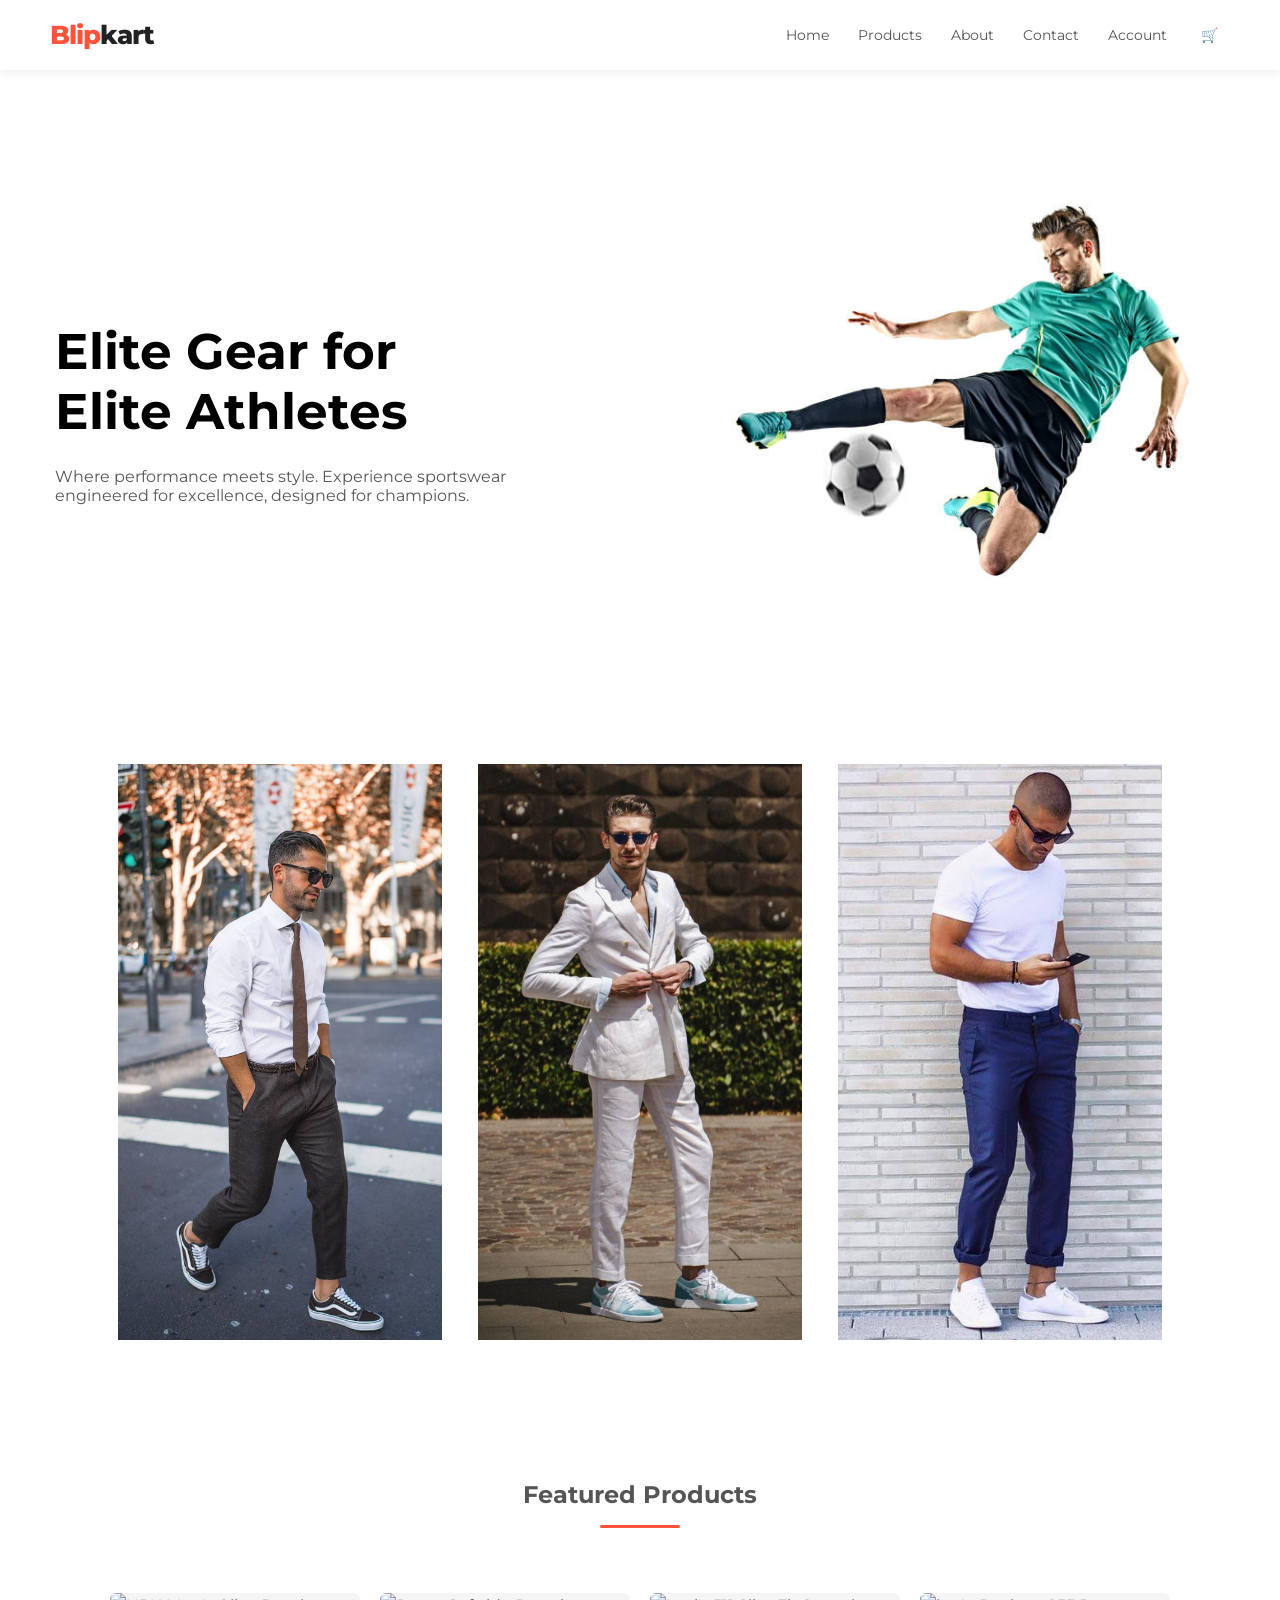
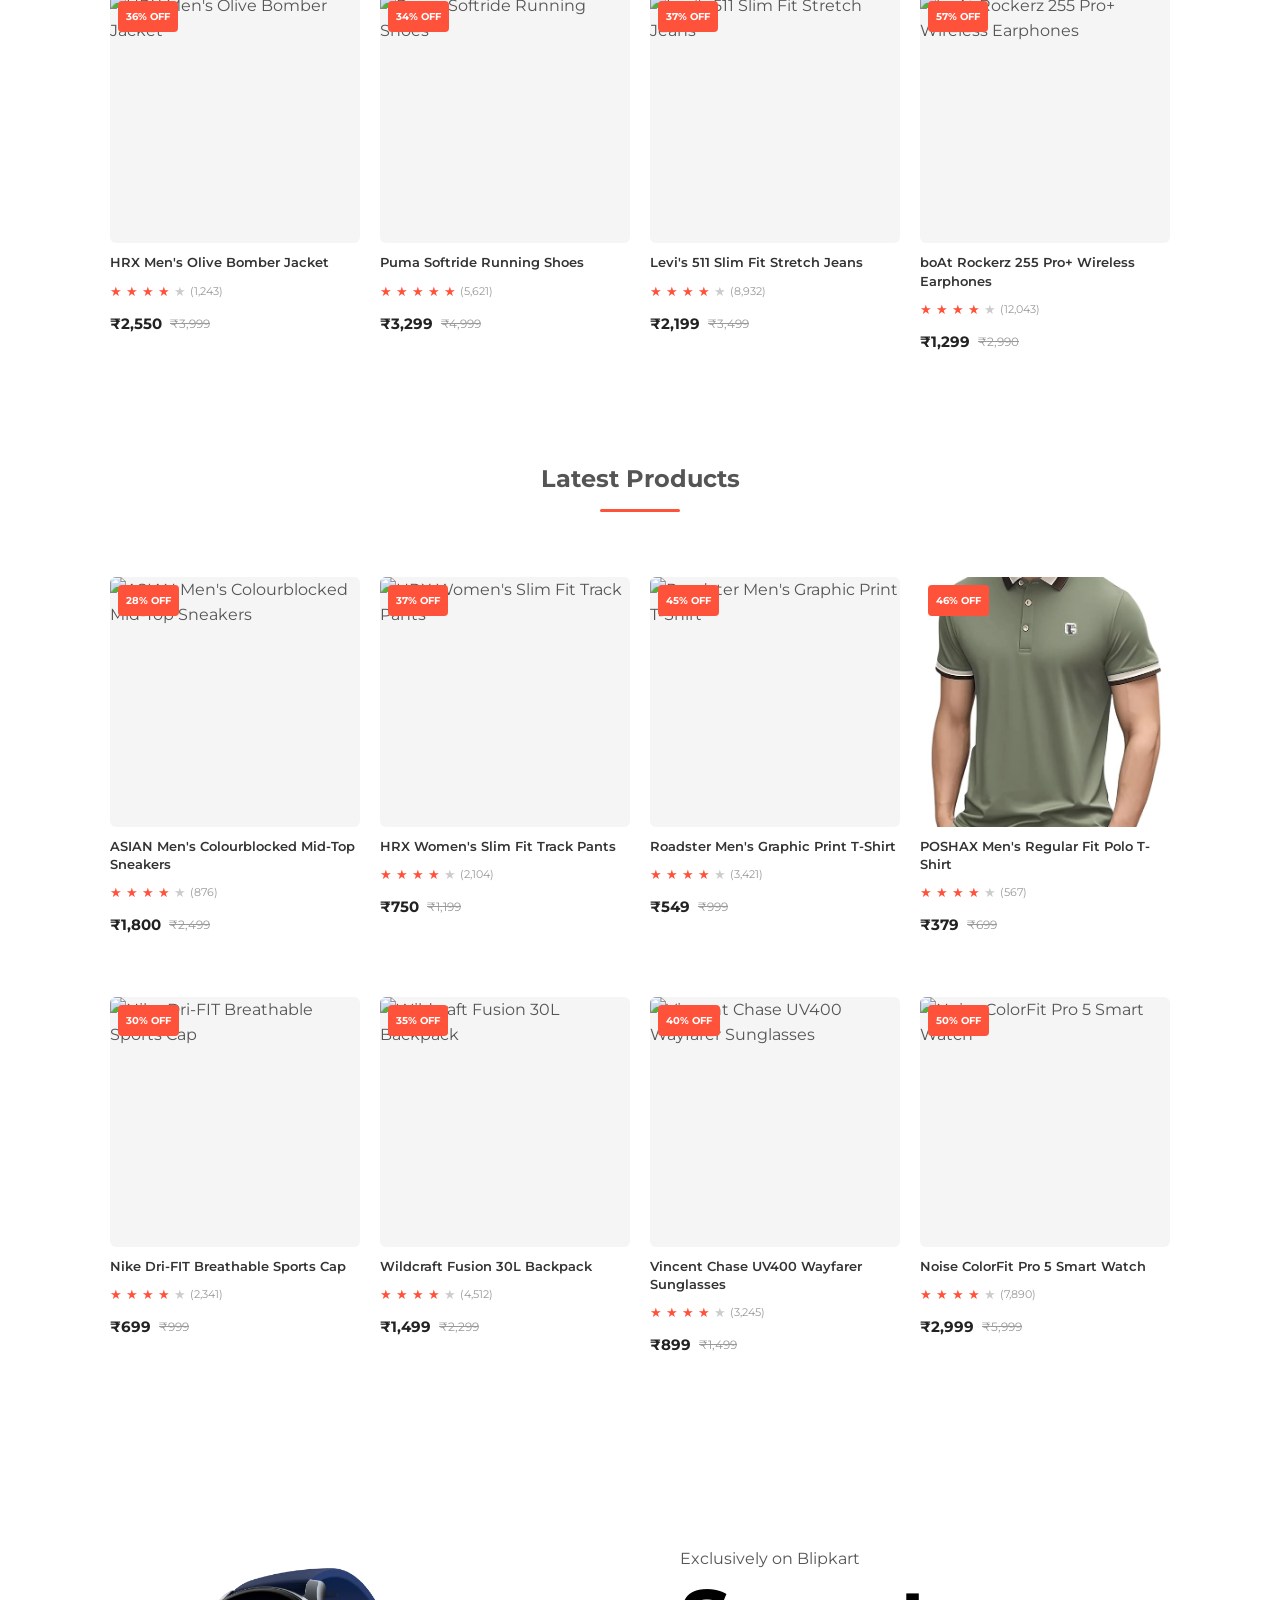
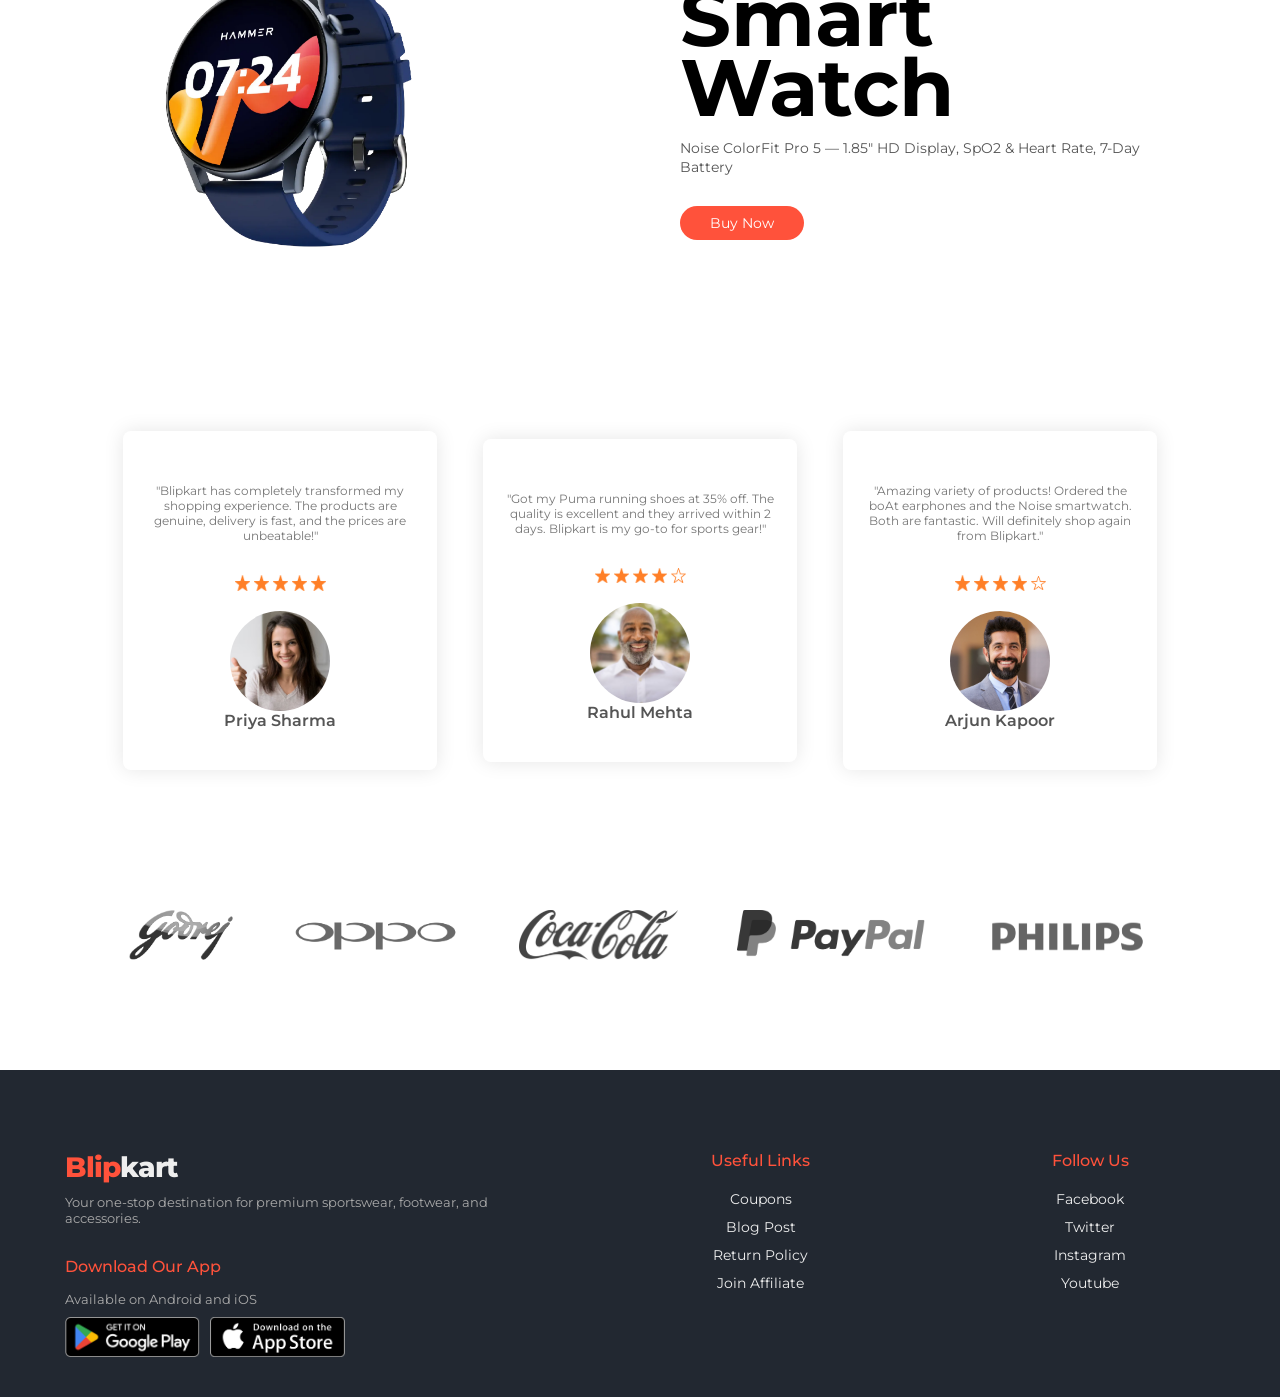
==== index.html @ f42a33d6 "Add files via upload" ====
<!doctype html>
<html lang="en">
  <head>
    <meta charset="UTF-8" />
    <meta name="viewport" content="width=device-width, initial-scale=1.0" />
    <title>Blipkart — Elite Gear for Elite Athletes</title>
    <link rel="stylesheet" href="style.css" />
    <link rel="preconnect" href="https://fonts.googleapis.com" />
    <link rel="preconnect" href="https://fonts.gstatic.com" crossorigin />
    <link
      href="https://fonts.googleapis.com/css2?family=Montserrat:ital,wght@0,100..900;1,100..900&display=swap"
      rel="stylesheet"
    />
  </head>
  <body>
    <!-- Header -->
    <div class="header">
      <div class="container">
        <div class="navbar">
          <a href="index.html" class="nav-logo">Blip<span>kart</span></a>
          <div class="nav-items">
            <a href="index.html">Home</a>
            <a href="products.html">Products</a>
            <a href="">About</a>
            <a href="">Contact</a>
            <a href="">Account</a>
          </div>
          <div class="cart-icon-wrapper">
            <a href="cart.html"
               >🛒<!--<img src="images/shopping-cart.png" width="20px" alt="Cart"/>-->
            </a>
            <span id="cart-count" class="cart-badge">0</span>
          </div>
          <label class="menu-icon" for="menu-toggle">
            <img src="images/menu.png" alt="Menu" />
          </label>
        </div>
        <input type="checkbox" id="menu-toggle" />
        <div class="hidden-nav-items">
          <a href="index.html">Home</a>
          <a href="products.html">Products</a>
          <a href="">About</a>
          <a href="">Contact</a>
          <a href="">Account</a>
        </div>
      </div>
    </div>

    <div class="hero">
      <div class="container">
        <div class="headerContent">
          <div class="headerContentItem">
            <h1>Elite Gear for<br />Elite Athletes</h1>
            <p>
              Where performance meets style. Experience sportswear<br />engineered
              for excellence, designed for champions.
            </p>
          </div>
          <div class="headerContentItem">
            <img src="images/img 1.jpg" alt="Hero" />
          </div>
        </div>
      </div>
    </div>

    <!-- Categories -->
    <div class="categories">
      <div class="container">
        <img src="images/img 2.jpg" alt="Category 1" />
        <img src="images/img 3.jpg" alt="Category 2" />
        <img src="images/img 4.jpg" alt="Category 3" />
      </div>
    </div>

    <!-- Featured Products -->
    <div class="featured-products">
      <div class="featuredProductsHeader">
        <h2>Featured Products</h2>
        <div class="customUnderlineContainer">
          <div class="customUnderline"></div>
        </div>
      </div>
      <div class="productContainer" id="featured-products-container">
        <!-- Injected by JS -->
      </div>
    </div>

    <!-- Latest Products -->
    <div class="featured-products" style="margin-top: 20px">
      <div class="featuredProductsHeader">
        <h2>Latest Products</h2>
        <div class="customUnderlineContainer">
          <div class="customUnderline"></div>
        </div>
      </div>
      <div class="productContainer" id="latest-products-container">
        <!-- Injected by JS -->
      </div>
    </div>

    <!-- Banner -->
    <div class="banner">
      <div class="container">
        <div class="bannerImg">
          <img src="images/img 9.webp" alt="Smart Watch Banner" />
        </div>
        <div class="bannerContent">
          <span class="bannerTitle">Exclusively on Blipkart</span>
          <h1 class="bannerSubTitle">Smart<br />Watch</h1>
          <span class="bannerDescription"
            >Noise ColorFit Pro 5 — 1.85" HD Display, SpO2 & Heart Rate, 7-Day
            Battery</span
          >
          <div>
            <button
              class="buyNowButton"
              onclick="window.location = 'product-details.html?id=12'"
            >
              Buy Now
            </button>
          </div>
        </div>
      </div>
    </div>

    <!-- Testimonials -->
    <div class="testimonialParentContainer">
      <div class="testimonialInnerContainer">
        <div class="testimonialCards">
          <p class="testimonialContetnt">
            "Blipkart has completely transformed my shopping experience. The
            products are genuine, delivery is fast, and the prices are
            unbeatable!"
          </p>
          <div class="testimonialRatings">
            <img src="images/star.png" alt="star" width="15px" />
            <img src="images/star.png" alt="star" width="15px" />
            <img src="images/star.png" alt="star" width="15px" />
            <img src="images/star.png" alt="star" width="15px" />
            <img src="images/star.png" alt="star" width="15px" />
          </div>
          <img class="userImg" src="images/testimonial 3.jpg" alt="" />
          <h3>Priya Sharma</h3>
        </div>
        <div class="testimonialCards">
          <p class="testimonialContetnt">
            "Got my Puma running shoes at 35% off. The quality is excellent and
            they arrived within 2 days. Blipkart is my go-to for sports gear!"
          </p>
          <div class="testimonialRatings">
            <img src="images/star.png" alt="star" width="15px" />
            <img src="images/star.png" alt="star" width="15px" />
            <img src="images/star.png" alt="star" width="15px" />
            <img src="images/star.png" alt="star" width="15px" />
            <img src="images/empty star.png" alt="star" width="15px" />
          </div>
          <img class="userImg" src="images/testimonial 1.jpg" alt="" />
          <h3>Rahul Mehta</h3>
        </div>
        <div class="testimonialCards">
          <p class="testimonialContetnt">
            "Amazing variety of products! Ordered the boAt earphones and the
            Noise smartwatch. Both are fantastic. Will definitely shop again
            from Blipkart."
          </p>
          <div class="testimonialRatings">
            <img src="images/star.png" alt="star" width="15px" />
            <img src="images/star.png" alt="star" width="15px" />
            <img src="images/star.png" alt="star" width="15px" />
            <img src="images/star.png" alt="star" width="15px" />
            <img src="images/empty star.png" alt="star" width="15px" />
          </div>
          <img class="userImg" src="images/testimonial 2.jpg" alt="" />
          <h3>Arjun Kapoor</h3>
        </div>
      </div>
    </div>

    <!-- Branding -->
    <div class="brandingContainer">
      <div class="brandingInnerContainer">
        <img src="images/Godrej_Logo.svg.png" alt="Godrej" />
        <img src="images/oppo logo.png" alt="Oppo" />
        <img src="images/Coca-Cola_logo.svg.png" alt="Coca Cola" />
        <img src="images/PayPal.svg.png" alt="PayPal" />
        <img src="images/philips-logo-png_seeklogo-108446.png" alt="Philips" />
      </div>
    </div>

    <!-- Footer -->
    <footer>
      <div class="footerInnerContainer">
        <div class="footerColumn footerColumn1">
          <div class="footerBrand">Blip<span>kart</span></div>
          <p>
            Your one-stop destination for premium sportswear, footwear, and
            accessories.
          </p>
          <h3>Download Our App</h3>
          <p>Available on Android and iOS</p>
          <div class="footerStoreContainer">
            <img src="images/google play.png" alt="Google Play" />
            <img src="images/app store.webp" alt="App Store" />
          </div>
        </div>
        <div class="footerColumn footerColumn2">
          <h3>Useful Links</h3>
          <p>Coupons</p>
          <p>Blog Post</p>
          <p>Return Policy</p>
          <p>Join Affiliate</p>
        </div>
        <div class="footerColumn footerColumn3">
          <h3>Follow Us</h3>
          <p>Facebook</p>
          <p>Twitter</p>
          <p>Instagram</p>
          <p>Youtube</p>
        </div>
      </div>
    </footer>

    <script src="cart.js"></script>
    <script>
      // Inject featured products (IDs 1-4)
      const featured = [1, 6, 7, 10];
      const latest = [2, 3, 4, 5, 8, 9, 11, 12];

      document.getElementById("featured-products-container").innerHTML =
        featured
          .map((id) =>
            buildProductCardHTML(BLIPKART_PRODUCTS.find((p) => p.id === id)),
          )
          .join("");

      document.getElementById("latest-products-container").innerHTML = latest
        .map((id) =>
          buildProductCardHTML(BLIPKART_PRODUCTS.find((p) => p.id === id)),
        )
        .join("");
    </script>
  </body>
</html>
---- style.css ----
* {
    margin: 0;
    padding: 0;
    font-family: "Montserrat", sans-serif;
}

/* =============================================
   NAVBAR & LOGO
   ============================================= */
.header {
    background-color: rgba(255, 255, 255, 0.95);
    box-shadow: 0 2px 10px rgba(0, 0, 0, 0.08);
    position: sticky;
    top: 0;
    z-index: 100;

    .container {
        max-width: 1300px;
        padding: 0px 25px;
        margin: auto;
    }

    .navbar {
        display: flex;
        align-items: center;
        padding: 18px 25px;
        justify-content: flex-end;
        gap: 10px;

        .nav-logo {
            font-size: 26px;
            font-weight: 800;
            color: #ff523b !important;
            text-decoration: none !important;
            margin-right: auto;
            letter-spacing: -1px;
            background: none;
            padding: 0 !important;
        }

        .nav-logo span {
            color: #222;
        }

        .nav-items {
            display: flex;
            align-items: center;
            gap: 5px;
        }

        .menu-icon {
            display: none;
            width: 22px;
            height: 22px;

            img {
                width: 100%;
            }
        }

        a {
            text-decoration: none;
            color: #555;
            padding: 8px 12px;
            border-radius: 20px;
            transition: all 0.3s;
            font-size: 14px;
        }

        a:hover {
            background-color: #eaeaea;
            color: #ff523b;
        }
    }

    #menu-toggle {
        display: none;
    }

    .hidden-nav-items {
        display: flex;
        flex-direction: column;
        background-color: #333;
        align-items: flex-end;
        gap: 10px;
        max-height: 0;
        transition: all 0.5s ease;
        overflow: hidden;

        a {
            color: #fff;
            text-decoration: none;
        }
    }
}

.hero {
    padding-top: 60px;
    /* space below navbar */

    .container {
        max-width: 1300px;
        padding: 0px 25px;
        margin: auto;
    }

    .headerContent {
        display: flex;
        align-items: center;
    }

    .headerContentItem {
        flex: 1;
        padding-left: 30px;
    }

    .headerContentItem h1 {
        font-size: 50px;
        line-height: 60px;
        margin: 25px 0px;
    }

    .headerContentItem p {
        color: #555;
    }

    .headerContentItem img {
        width: 100%;
        padding: 50px 0px;
    }
}

/* =============================================
   CART BADGE
   ============================================= */
.cart-icon-wrapper {
    position: relative;
    display: inline-flex;
    align-items: center;
}

.cart-badge {
    position: absolute;
    top: -8px;
    right: -8px;
    background: #ff523b;
    color: #fff;
    border-radius: 50%;
    width: 18px;
    height: 18px;
    font-size: 10px;
    display: none;
    align-items: center;
    justify-content: center;
    font-weight: 700;
    line-height: 1;
}

/* =============================================
   TOAST NOTIFICATION
   ============================================= */
.blipkart-toast {
    position: fixed;
    bottom: 30px;
    left: 50%;
    transform: translateX(-50%) translateY(20px);
    background: #222;
    color: #fff;
    padding: 12px 28px;
    border-radius: 30px;
    font-size: 14px;
    opacity: 0;
    transition: all 0.35s ease;
    z-index: 9999;
    pointer-events: none;
    white-space: nowrap;
}

.blipkart-toast.show {
    opacity: 1;
    transform: translateX(-50%) translateY(0);
}

/* =============================================
   CATEGORIES
   ============================================= */
.categories {
    margin: 70px 0px;

    .container {
        max-width: 1080px;
        margin: auto;
        padding: 0px 25px;
        display: flex;
        flex-wrap: wrap;
        justify-content: space-around;

        img {
            flex-basis: 30%;
            min-width: 250px;
            padding-top: 2%;
            margin-bottom: 30px;
        }
    }
}

/* =============================================
   PRODUCT CARDS (shared)
   ============================================= */
.featured-products {
    max-width: 1080px;
    margin: auto;
    padding: 0px 25px;
    display: flex;
    flex-direction: column;
    line-height: 25px;

    h2 {
        color: #555;
        line-height: 60px;
        text-align: center;
    }

    .customUnderlineContainer {
        display: flex;
        justify-content: center;

        .customUnderline {
            background-color: #ff523b;
            width: 80px;
            height: 3px;
            border-radius: 3px;
            transition: 0.5s;
        }
    }

    .featuredProductsHeader {
        margin-bottom: 30px;
        padding: 25px 0px;
        transition: 0.5s;
    }

    .featuredProductsHeader:hover {
        transform: scale(1.04);

        .customUnderline {
            width: 140px;
        }
    }

    .productContainer {
        color: #555;
        display: flex;
        flex-wrap: wrap;
        justify-content: space-around;
    }
}

.productCard {
    display: flex;
    flex-direction: column;
    min-width: 200px;
    padding: 10px;
    margin-bottom: 40px;
    flex-basis: calc(25% - 20px);
    cursor: pointer;
    transition: transform 0.3s, box-shadow 0.3s;
    border-radius: 8px;
    color: #555;
    text-decoration: none;
}

.productCard:hover {
    transform: translateY(-6px);
    box-shadow: 0 8px 25px rgba(0, 0, 0, 0.1);
}

.product-img-wrapper {
    position: relative;
    overflow: hidden;
    border-radius: 6px;
    background: #f5f5f5;
}

.product-img-wrapper img {
    width: 100%;
    aspect-ratio: 1;
    object-fit: cover;
    display: block;
    transition: transform 0.4s;
}

.productCard:hover .product-img-wrapper img {
    transform: scale(1.05);
}

.discount-badge {
    position: absolute;
    top: 8px;
    left: 8px;
    background: #ff523b;
    color: #fff;
    font-size: 10px;
    font-weight: 700;
    padding: 3px 8px;
    border-radius: 4px;
}

.product-title {
    font-size: 13px;
    font-weight: 600;
    color: #333;
    margin: 10px 0 4px;
    line-height: 1.4;
}

.star-rating-row {
    display: flex;
    align-items: center;
    gap: 4px;
    font-size: 13px;
    margin: 3px 0;
}

.review-count {
    font-size: 11px;
    color: #999;
}

.product-price-row {
    display: flex;
    align-items: center;
    gap: 8px;
    margin-top: 4px;
}

.product-pricing {
    font-size: 15px;
    font-weight: 700;
    color: #222;
}

.product-mrp {
    font-size: 12px;
    color: #999;
    text-decoration: line-through;
}

/* =============================================
   BANNER
   ============================================= */
.banner {
    margin-top: 80px;
    background-color: rgba(255, 255, 255, 0.7);
    padding: 30px 0px;

    .container {
        display: flex;
        flex-wrap: wrap;
        max-width: 1080px;
        margin: auto;
        padding: 0px 25px;
        justify-content: space-around;
        align-items: center;

        .bannerImg {
            flex: 1;
            padding: 40px;

            img {
                height: 300px;
                transition: 350ms;
                margin: auto;
            }

            img:hover {
                transform: scale(1.2);
            }
        }

        .bannerContent {
            flex: 1;

            .bannerTitle {
                color: #555;
            }

            .bannerSubTitle {
                font-size: 80px;
                line-height: 70px;
                margin: 15px 0px;
            }

            .bannerDescription {
                color: #555;
                font-size: 14px;
            }

            .buyNowButton {
                background-color: #ff523b;
                color: #fff;
                margin: 30px 0px;
                padding: 8px 30px;
                border: 0;
                border-radius: 30px;
                cursor: pointer;
                transition: all 0.2s;
                font-size: 14px;
            }

            .buyNowButton:hover {
                background-color: #cb0f0f;
            }
        }
    }
}

/* =============================================
   TESTIMONIALS
   ============================================= */
.testimonialParentContainer {
    padding-top: 100px;

    .testimonialInnerContainer {
        max-width: 1080px;
        margin: auto;
        padding: 0px 25px;
        display: flex;
        align-items: center;
        justify-content: space-around;
        flex-wrap: wrap;

        .testimonialCards {
            display: flex;
            flex-direction: column;
            align-items: center;
            text-align: center;
            cursor: pointer;
            padding: 40px 20px;
            box-shadow: 0 0 20px 0px rgba(0, 0, 0, 0.1);
            transition: all 0.5s;
            margin-bottom: 30px;
            flex-basis: calc(30% - 50px);
            border-radius: 8px;

            .testimonialContetnt {
                font-size: 12px;
                margin: 12px 0px;
                color: #777;
            }

            .testimonialRatings {
                padding-top: 20px;
                display: flex;
                align-items: center;
                gap: 4px;
            }

            .userImg {
                width: 100px;
                margin-top: 20px;
                border-radius: 50%;
            }

            h3 {
                font-weight: 600;
                color: #555;
                font-size: 16px;
            }
        }

        .testimonialCards:hover {
            transform: translateY(-10px);
        }
    }
}

/* =============================================
   BRANDING
   ============================================= */
.brandingContainer {
    margin: 100px auto;

    .brandingInnerContainer {
        display: flex;
        justify-content: space-around;
        flex-wrap: wrap;
        padding: 0px 25px;
        margin: auto;
        max-width: 1080px;

        img {
            cursor: pointer;
            filter: grayscale(100%);
            height: 50px;
            gap: 15px;
            padding: 10px 5px;
        }

        img:hover {
            filter: grayscale(0%);
        }
    }
}

/* =============================================
   FOOTER
   ============================================= */
footer {
    background-color: #222831;
    color: #eeeeee;
    font-size: 14px;
    padding: 60px 0px 20px 0px;

    .footerInnerContainer {
        display: flex;
        flex-wrap: wrap;
        align-items: flex-start;
        justify-content: space-around;
        max-width: 1300px;
        margin: auto;
        padding: 0px 25px;

        .footerColumn {
            min-width: 250px;
            margin: 20px 0px;
            display: flex;
            flex-direction: column;
        }

        .footerColumn1 {
            flex-basis: 40%;

            .footerBrand {
                font-size: 28px;
                font-weight: 800;
                color: #ff523b;
                margin-bottom: 10px;
                letter-spacing: -1px;
            }

            .footerBrand span {
                color: #eee;
            }

            p {
                color: #aaa;
                margin-bottom: 10px;
                font-size: 13px;
            }

            h3 {
                color: #ff523b;
                margin-bottom: 15px;
                margin-top: 20px;
                font-weight: 500;
            }

            .footerStoreContainer {
                display: flex;
                gap: 10px;

                img {
                    height: 40px;
                }
            }
        }

        .footerColumn2 {
            flex-basis: 12%;
            align-items: center;

            h3 {
                color: #ff523b;
                margin-bottom: 20px;
                font-weight: 500;
            }

            p {
                color: #eeeeee;
                margin-bottom: 10px;
                cursor: pointer;
                transition: all 0.3s;
            }

            p:hover {
                color: #ff523b;
            }
        }

        .footerColumn3 {
            flex-basis: 12%;
            align-items: center;

            h3 {
                color: #ff523b;
                margin-bottom: 20px;
                font-weight: 500;
            }

            p {
                color: #eeeeee;
                margin-bottom: 10px;
                cursor: pointer;
                transition: all 0.3s;
            }

            p:hover {
                color: #ff523b;
            }
        }
    }
}

/* =============================================
   ALL PRODUCTS PAGE
   ============================================= */
.allProductsSection {
    display: flex;
    flex-direction: column;
    max-width: 1080px;
    padding: 0px 25px;
    margin: auto;

    .allProductsSectionLabel {
        display: flex;
        justify-content: space-between;
        align-items: center;
        margin: 80px 0px 40px;

        select {
            border: 1px solid #ff523b;
            padding: 6px 10px;
            outline: none;
            font-size: 13px;
            cursor: pointer;
            border-radius: 4px;
        }
    }

    .pageinationButtonContainer {
        display: flex;
        align-items: center;
        gap: 10px;
        margin-bottom: 50px;

        .pageinationButtons {
            display: inline-block;
            border: 1px solid #ff523b;
            width: 40px;
            height: 40px;
            text-align: center;
            line-height: 40px;
            cursor: pointer;
            font-size: 13px;
        }

        .pageinationButtons:hover,
        .pageinationButtons.active {
            background-color: #ff523b;
            color: #fff;
            border-radius: 5px;
        }
    }
}

/* =============================================
   PRODUCT DETAILS PAGE
   ============================================= */
.product-details-container {
    max-width: 1080px;
    margin: 60px auto;
    padding: 0 25px;
    display: flex;
    justify-content: space-around;
    flex-wrap: wrap;
    align-items: flex-start;

    .product-details-content {
        flex-basis: calc(50% - 50px);
        padding: 20px;
        min-width: 300px;
        display: flex;
        flex-direction: column;
    }

    .product-details-img-content {
        gap: 4px;

        .product-details-big-image {
            width: 80%;
            margin: auto;
            border-radius: 10px;
            display: block;
        }

        .product-small-img-container-wrapper {
            display: flex;
            align-items: center;
            justify-content: space-between;
            margin-top: 12px;
            gap: 6px;
        }

        .product-small-img-container {
            flex-basis: 24%;
            cursor: pointer;
            border: 2px solid transparent;
            border-radius: 6px;
            overflow: hidden;
            transition: border-color 0.2s;

            img {
                width: 100%;
                display: block;
            }
        }

        .product-small-img-container:hover,
        .product-small-img-container.active {
            border-color: #ff523b;
        }
    }

    .product-details-text-content {
        .breadcrumb {
            color: #999;
            font-size: 13px;
            margin-bottom: 10px;
        }

        .product-brand {
            color: #ff523b;
            font-size: 13px;
            font-weight: 600;
            margin-bottom: 5px;
        }

        h1 {
            font-size: 26px;
            line-height: 1.35;
            margin-bottom: 12px;
            color: #222;
        }

        .detail-star-row {
            display: flex;
            align-items: center;
            gap: 8px;
            margin-bottom: 14px;
            font-size: 16px;
        }

        .detail-star-row .review-count {
            font-size: 13px;
            color: #999;
        }

        .price-block {
            display: flex;
            align-items: baseline;
            gap: 12px;
            margin: 14px 0;
        }

        .detail-price {
            font-size: 28px;
            font-weight: 700;
            color: #222;
        }

        .detail-mrp {
            font-size: 16px;
            color: #999;
            text-decoration: line-through;
        }

        .detail-discount {
            font-size: 14px;
            color: #388e3c;
            font-weight: 600;
        }

        .size-label {
            font-size: 13px;
            font-weight: 600;
            color: #333;
            margin: 16px 0 8px;
        }

        select {
            display: block;
            padding: 10px 14px;
            border: 1.5px solid #ddd;
            outline: none;
            width: fit-content;
            border-radius: 6px;
            font-size: 14px;
            cursor: pointer;
            transition: border-color 0.2s;
            min-width: 160px;
        }

        select:focus {
            border-color: #ff523b;
        }

        .add-to-cart-wrapper {
            display: flex;
            align-items: center;
            gap: 12px;
            margin: 20px 0;

            input[type="number"] {
                height: 40px;
                width: 60px;
                padding: 0 8px;
                font-size: 15px;
                border: 1.5px solid #ddd;
                outline: none;
                border-radius: 6px;
                text-align: center;
                transition: border-color 0.2s;
            }

            input[type="number"]:focus {
                border-color: #ff523b;
            }

            .add-to-cart-button {
                display: inline-block;
                background: #ff523b;
                color: #fff;
                padding: 10px 32px;
                border-radius: 30px;
                transition: background 0.3s;
                text-decoration: none;
                font-size: 14px;
                font-weight: 600;
                cursor: pointer;
                border: none;
            }

            .add-to-cart-button:hover {
                background-color: #cb0f0f;
            }
        }

        .product-desc-section {
            margin-top: 20px;
            padding-top: 20px;
            border-top: 1px solid #eee;

            h3 {
                font-size: 15px;
                color: #333;
                margin-bottom: 10px;
            }

            p {
                color: #555;
                font-size: 14px;
                line-height: 1.7;
                margin-bottom: 12px;
            }

            .specs-list {
                list-style: none;
                padding: 0;

                li {
                    font-size: 13px;
                    color: #666;
                    padding: 5px 0;
                    border-bottom: 1px solid #f5f5f5;
                    display: flex;
                    align-items: center;
                    gap: 6px;
                }

                li::before {
                    content: '✓';
                    color: #ff523b;
                    font-weight: bold;
                }
            }
        }
    }
}

/* =============================================
   CART PAGE
   ============================================= */
.carts-section-wrapper {
    margin: 60px auto;
    max-width: 1080px;
    padding: 0 25px;

    .cart-page-title {
        font-size: 26px;
        font-weight: 700;
        color: #222;
        margin-bottom: 30px;
    }

    .empty-cart-msg {
        text-align: center;
        padding: 80px 0;
        color: #999;

        .empty-icon {
            font-size: 60px;
            margin-bottom: 16px;
        }

        h3 {
            font-size: 20px;
            color: #555;
            margin-bottom: 10px;
        }

        p {
            font-size: 14px;
            margin-bottom: 24px;
        }

        .shop-now-btn {
            display: inline-block;
            background: #ff523b;
            color: #fff;
            padding: 10px 32px;
            border-radius: 30px;
            text-decoration: none;
            font-size: 14px;
            font-weight: 600;
            transition: background 0.3s;
        }

        .shop-now-btn:hover {
            background: #cb0f0f;
        }
    }

    table {
        width: 100%;
        border-collapse: collapse;

        th {
            text-align: left;
            padding: 12px 8px;
            background: #ff523b;
            color: #fff;
            font-weight: 500;
            font-size: 14px;
        }

        th:last-child {
            text-align: right;
        }

        td {
            padding: 12px 8px;
            border-bottom: 1px solid #f0f0f0;
            vertical-align: middle;

            .cart-info {
                display: flex;
                align-items: center;
                gap: 12px;
                flex-wrap: wrap;
            }

            .cart-item-img {
                height: 80px;
                width: 70px;
                object-fit: cover;
                border-radius: 6px;
                border: 1px solid #eee;
            }

            .cart-info-details {
                display: flex;
                flex-direction: column;
                gap: 4px;

                .cart-item-name {
                    color: #222;
                    font-weight: 600;
                    font-size: 14px;
                }

                .cart-item-brand {
                    color: #999;
                    font-size: 12px;
                }

                .cart-item-size {
                    color: #777;
                    font-size: 12px;
                }

                .cart-item-price {
                    color: #555;
                    font-size: 13px;
                }

                .remove-btn {
                    color: #ff523b;
                    font-size: 12px;
                    text-decoration: none;
                    cursor: pointer;
                    margin-top: 4px;
                    background: none;
                    border: none;
                    padding: 0;
                    font-family: inherit;
                    display: inline;
                }

                .remove-btn:hover {
                    text-decoration: underline;
                }
            }

            .qty-input {
                width: 55px;
                padding: 6px;
                outline: none;
                border: 1.5px solid #ddd;
                border-radius: 6px;
                text-align: center;
                font-size: 14px;
            }

            .qty-input:focus {
                border-color: #ff523b;
            }

            .subtotal-cell {
                font-weight: 600;
                color: #222;
                font-size: 15px;
            }
        }

        td:last-child {
            text-align: right;
        }
    }

    .total-price {
        display: flex;
        justify-content: flex-end;
        margin-top: 10px;

        table {
            border-top: 3px solid #ff523b;
            max-width: 350px;
            width: 100%;

            td {
                padding: 10px 8px;
                font-size: 14px;
                color: #555;
                border-bottom: none;
            }

            tr:last-child td {
                font-weight: 700;
                font-size: 17px;
                color: #222;
                padding-top: 14px;
            }
        }

        .checkout-btn {
            display: inline-block;
            background: #ff523b;
            color: #fff;
            padding: 12px 36px;
            margin: 20px 0;
            border-radius: 30px;
            transition: background 0.3s;
            cursor: pointer;
            font-size: 15px;
            font-weight: 600;
        }

        .checkout-btn:hover {
            background: #cb0f0f;
        }
    }
}

/* =============================================
   RESPONSIVE
   ============================================= */
@media only screen and (max-width: 600px) {
    .headerContent {
        flex-direction: column;

        h1,
        p {
            align-items: center;
            text-align: center;
        }
    }

    .categories .container img {
        flex-basis: 70%;
    }

    .productCard {
        flex-basis: calc(50% - 20px) !important;
    }

    .banner .container {
        flex-direction: column;
    }

    .banner .bannerContent {
        display: flex;
        flex-direction: column;
        align-items: center;
    }

    .testimonialParentContainer .testimonialInnerContainer .testimonialCards {
        flex-basis: 100%;
    }

    .footerColumn1 {
        align-items: center;
        text-align: center;

        .footerStoreContainer {
            flex-direction: column;
        }
    }

    .product-details-container .product-details-content {
        flex-basis: 100%;
        padding: 10px 0;
    }

    .carts-section-wrapper table th:nth-child(2),
    .carts-section-wrapper table td:nth-child(2) {
        display: none;
    }
}

@media only screen and (max-width: 800px) {
    .header {
        .navbar {
            .nav-items {
                display: none !important;
            }

            .menu-icon {
                display: block !important;
            }
        }

        #menu-toggle:checked~.hidden-nav-items {
            max-height: 200px;
            padding: 10px 30px;
        }
    }

    .productCard {
        flex-basis: calc(50% - 20px) !important;
    }
}
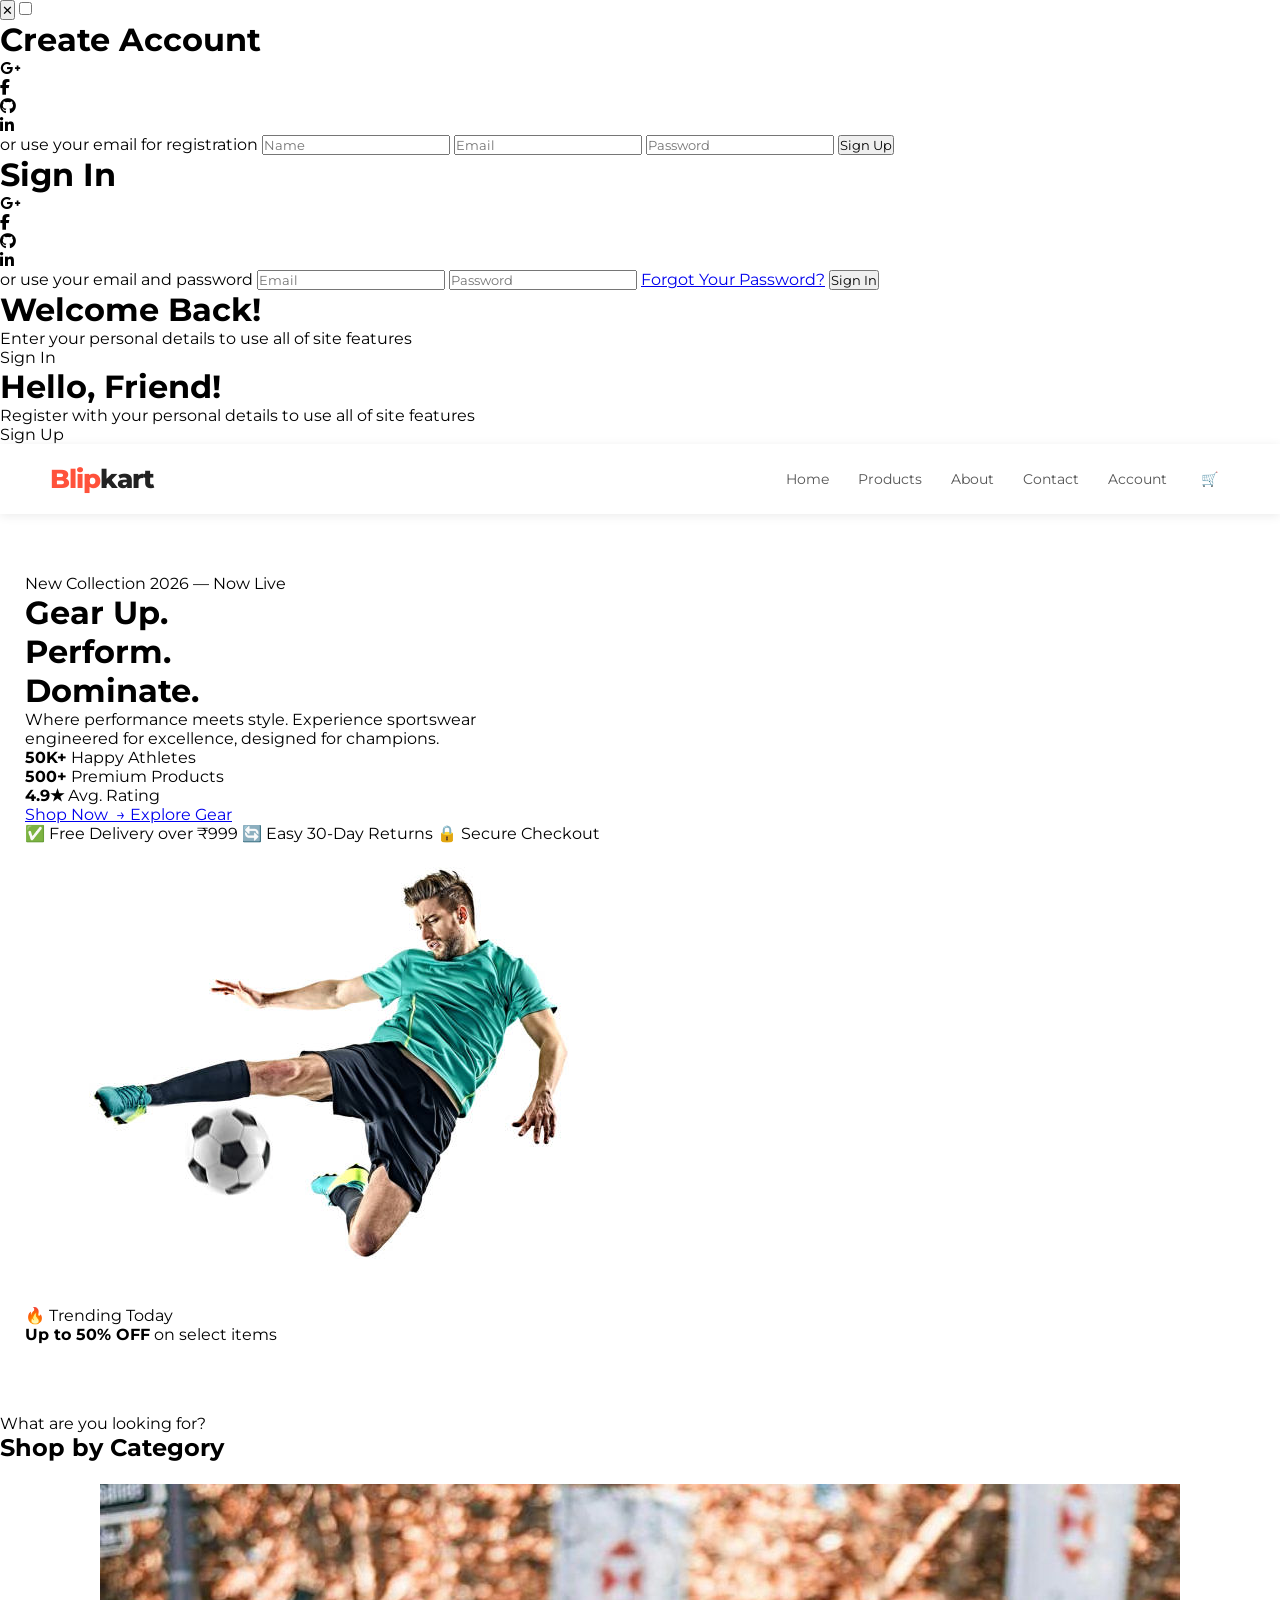
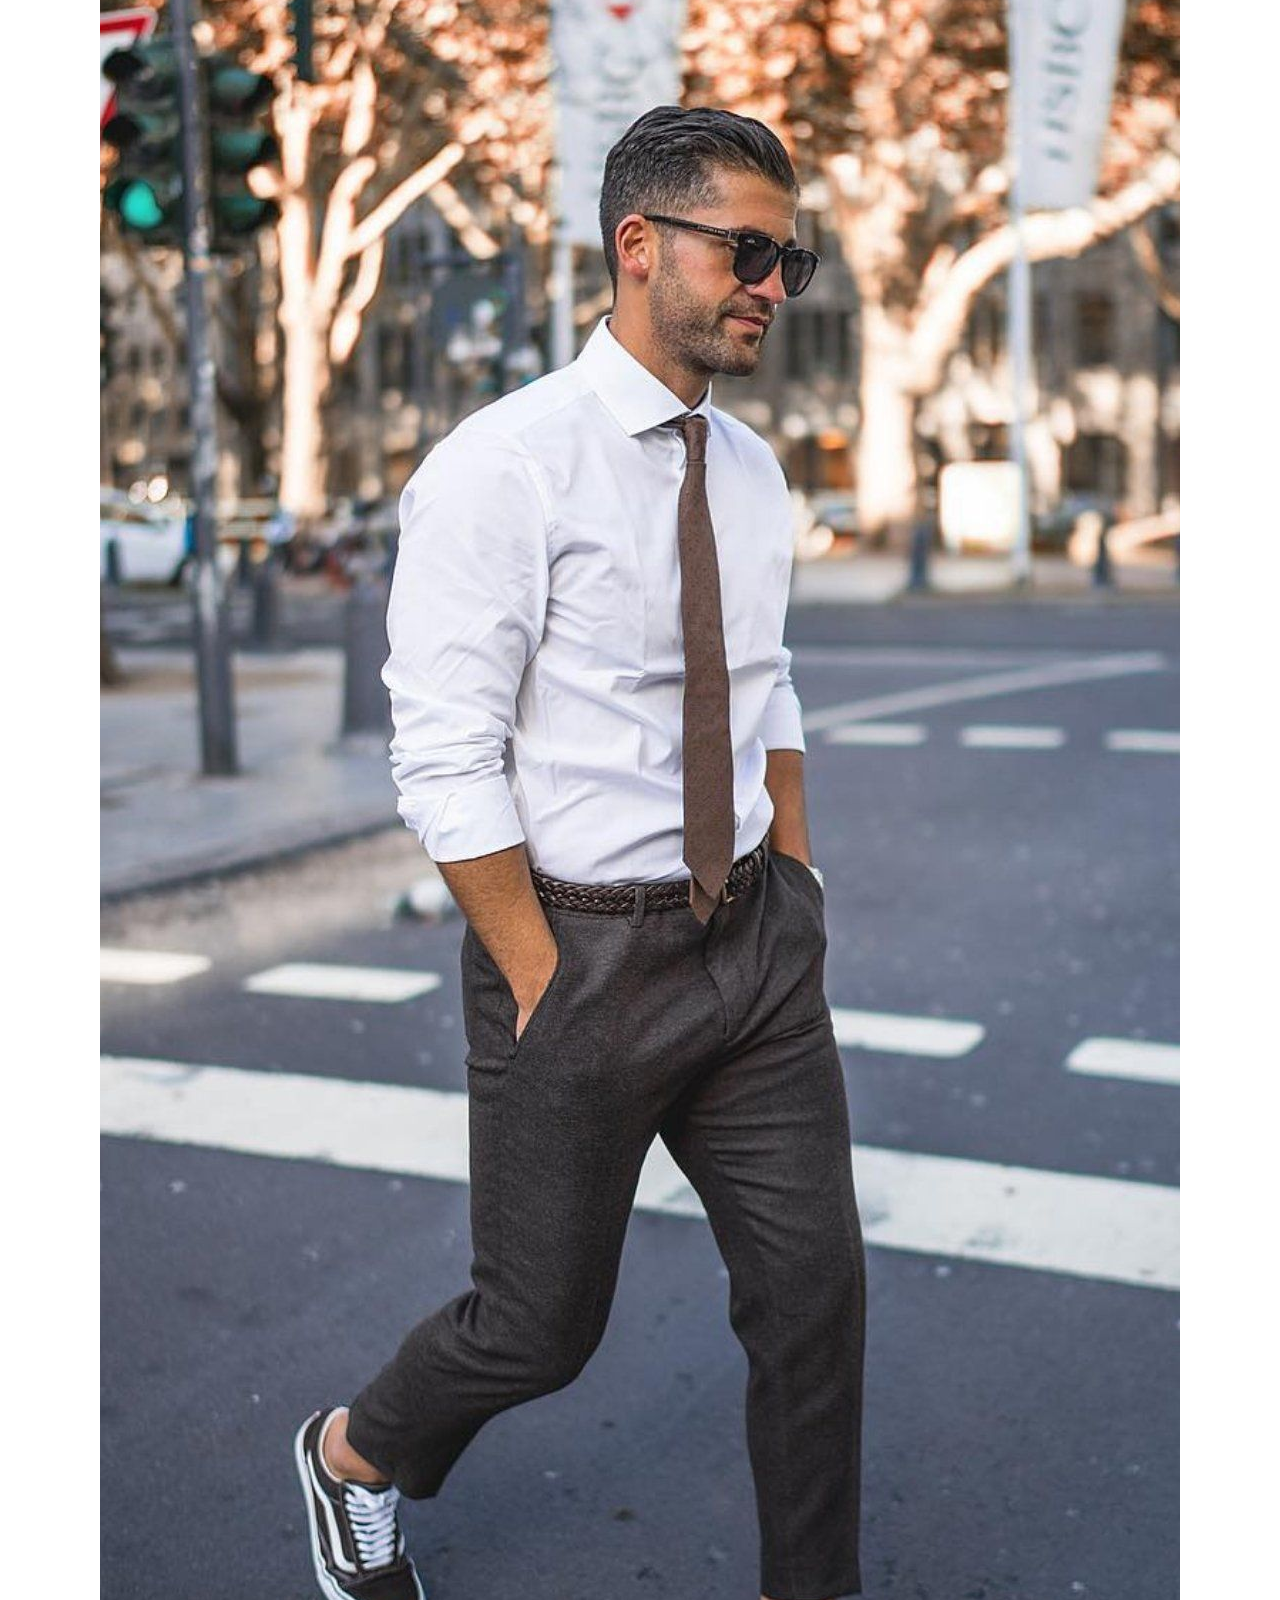
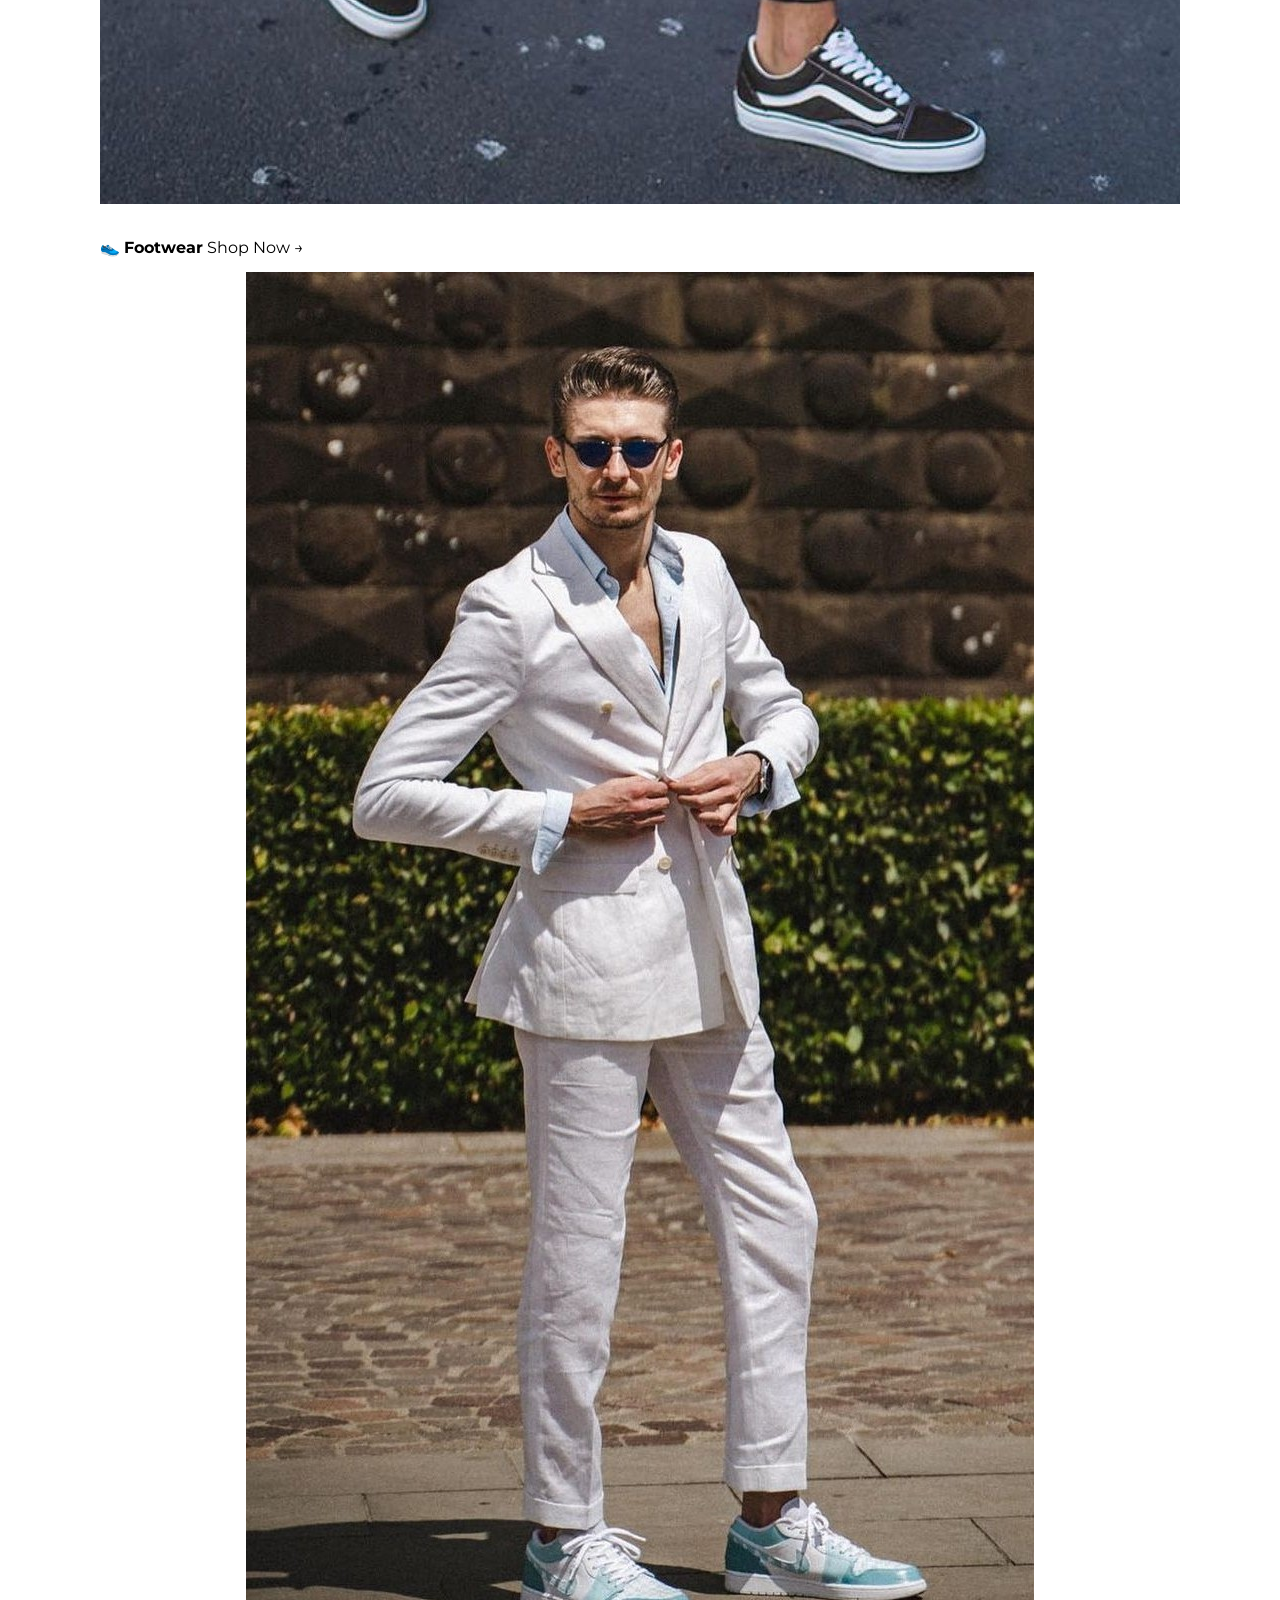
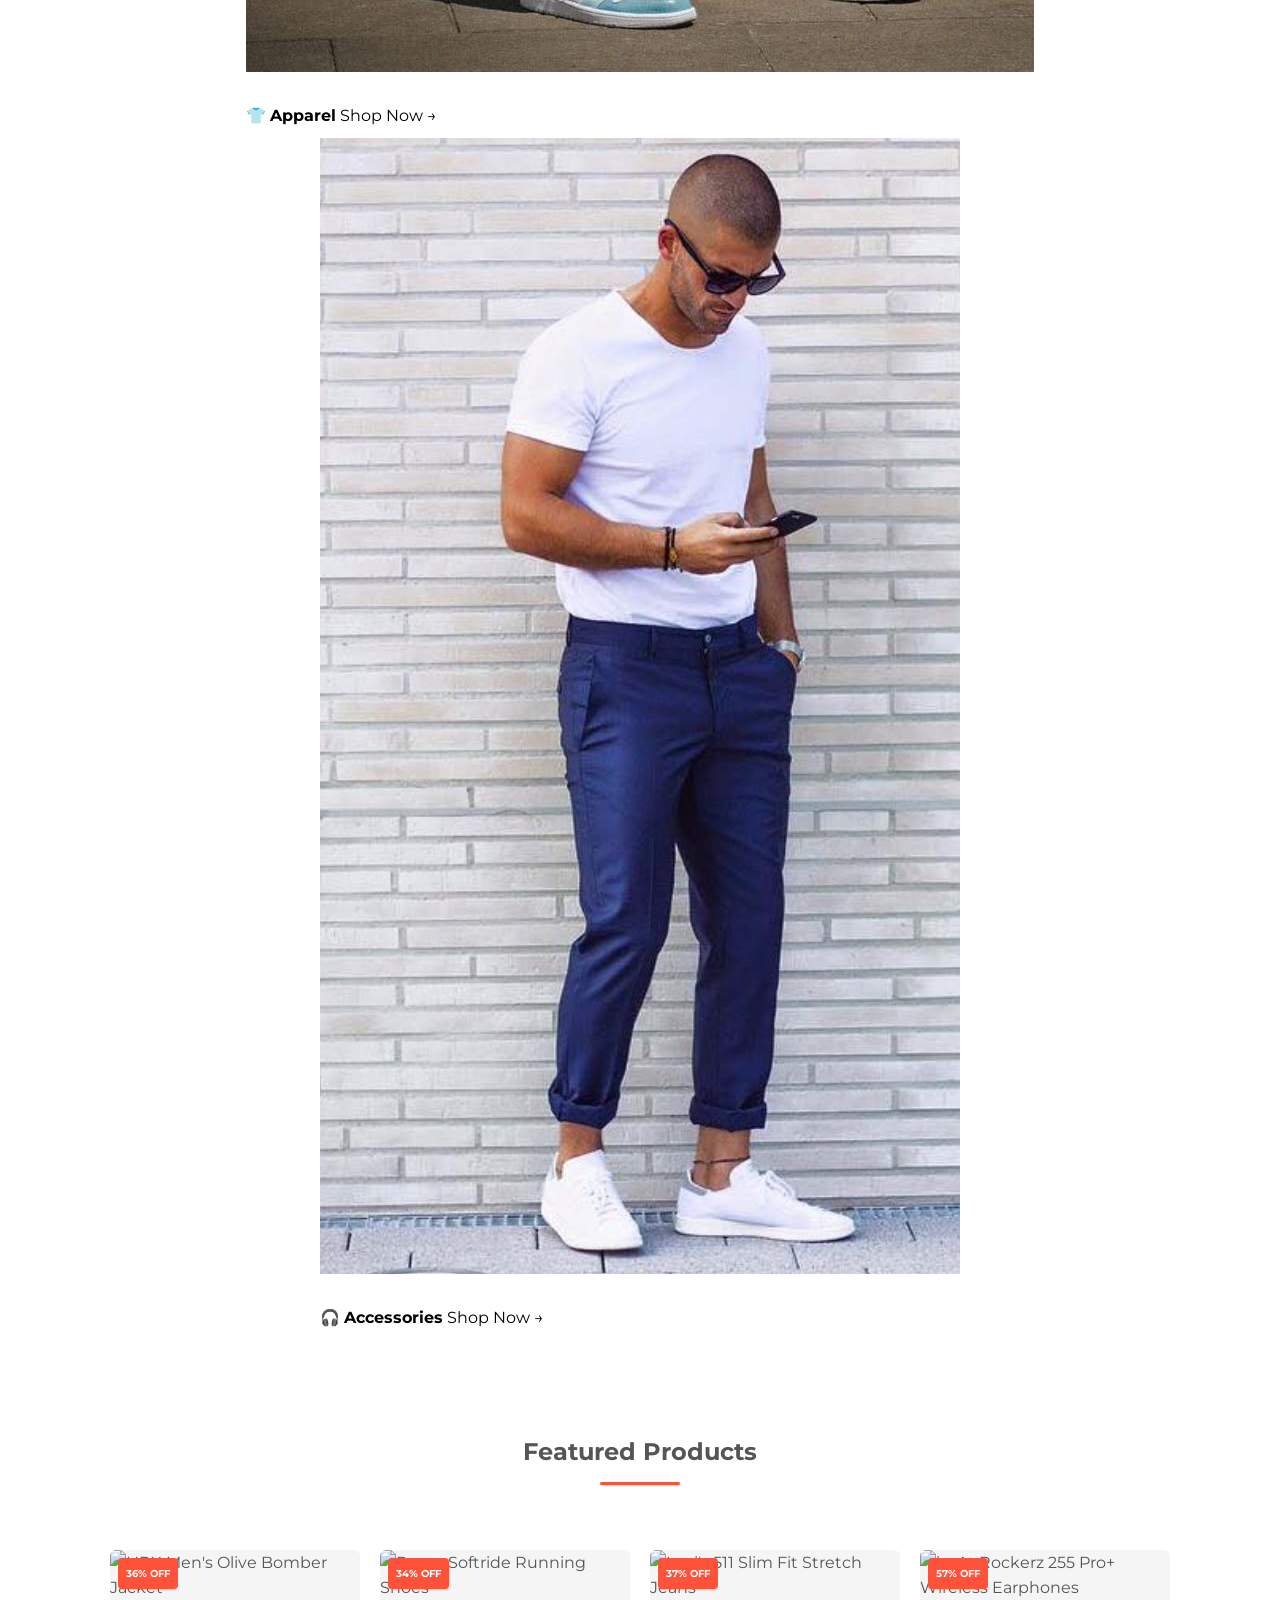
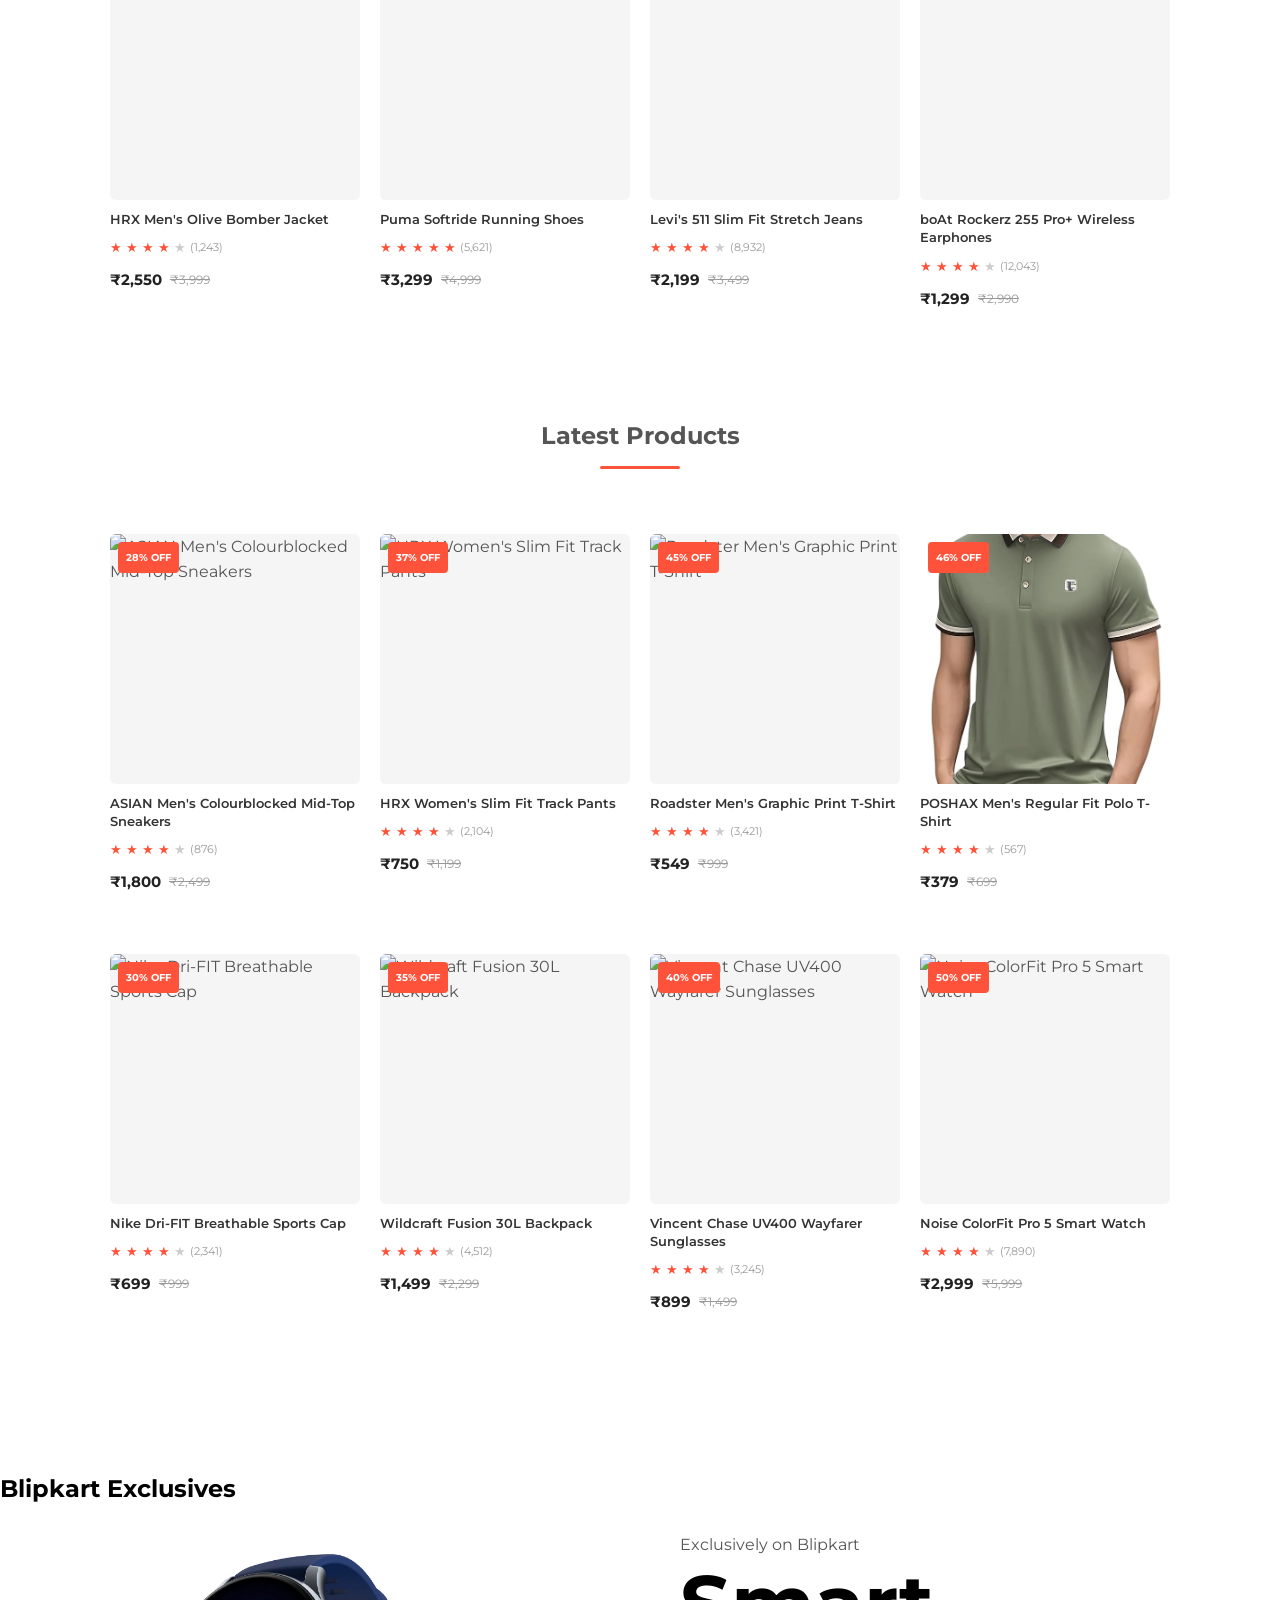
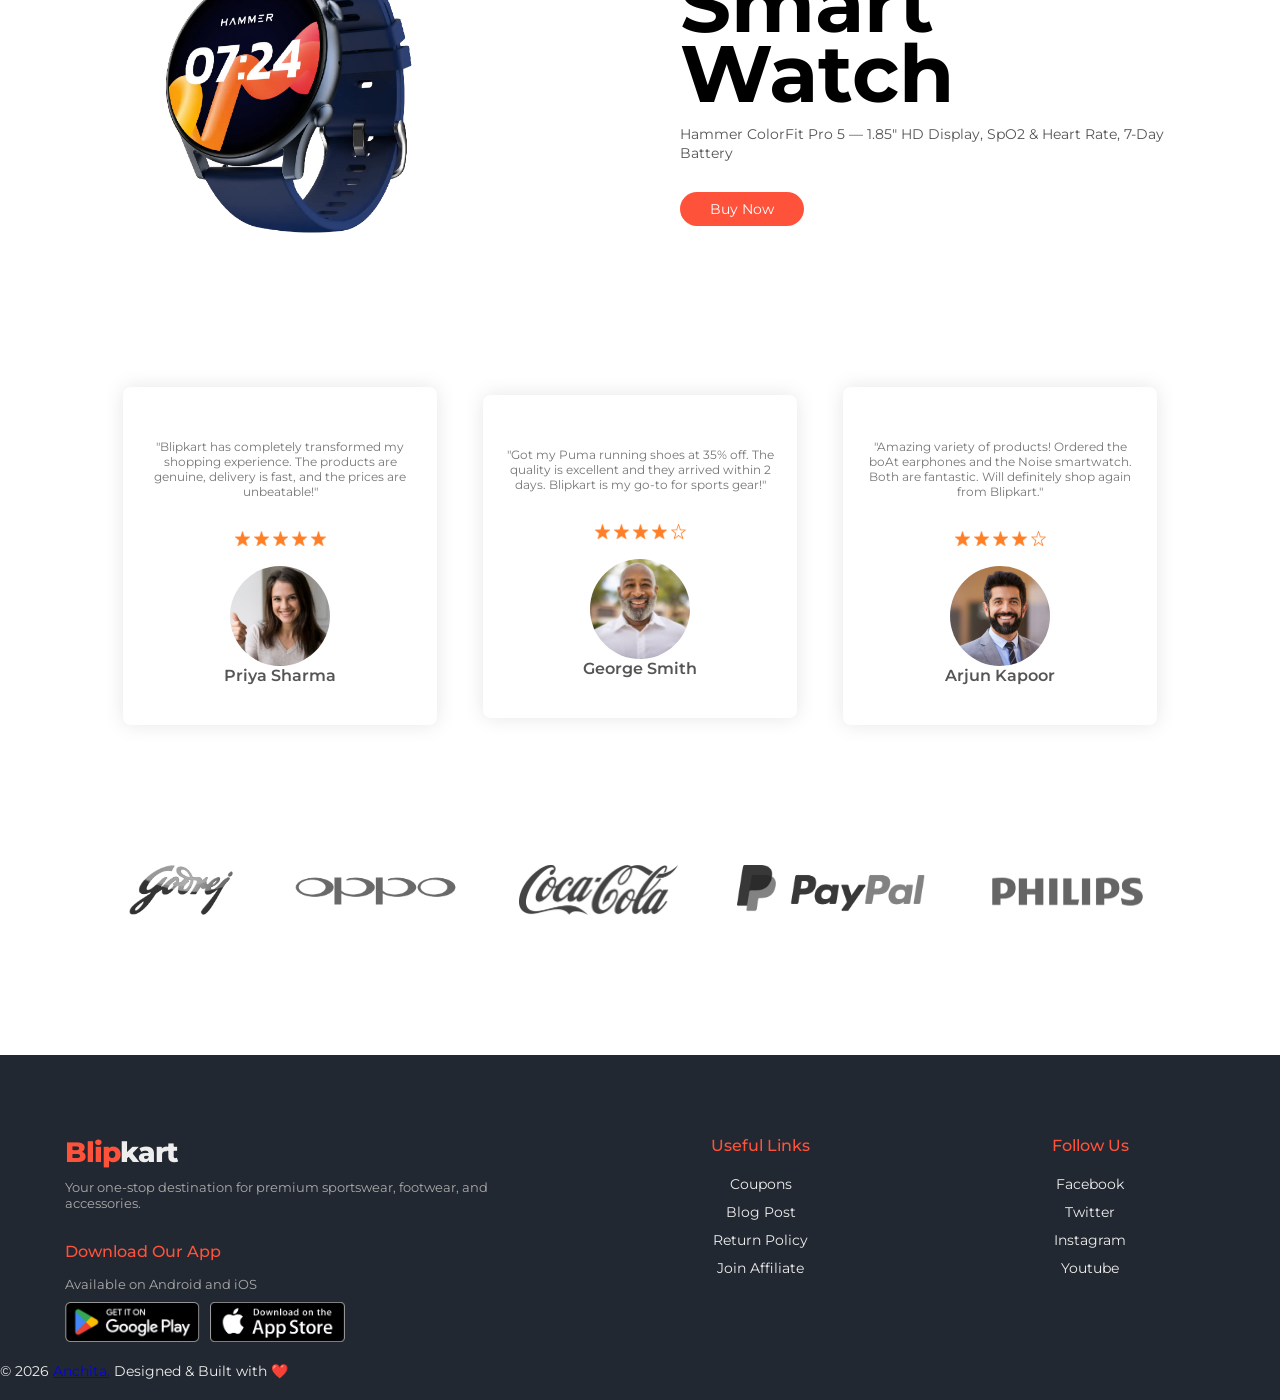
==== commit ade5377d: "Refactor index.html with auth modal and categories Updated title and added authentication modal with" ====
--- a/index.html
+++ b/index.html
@@ -3,16 +3,101 @@
   <head>
     <meta charset="UTF-8" />
     <meta name="viewport" content="width=device-width, initial-scale=1.0" />
-    <title>Blipkart — Elite Gear for Elite Athletes</title>
+    <title>Blipkart</title>
     <link rel="stylesheet" href="style.css" />
+
+    <!-- Font Montserat -->
     <link rel="preconnect" href="https://fonts.googleapis.com" />
     <link rel="preconnect" href="https://fonts.gstatic.com" crossorigin />
     <link
       href="https://fonts.googleapis.com/css2?family=Montserrat:ital,wght@0,100..900;1,100..900&display=swap"
       rel="stylesheet"
     />
+    <!-- Font Awesome for social icons in auth modal -->
+    <link
+      rel="stylesheet"
+      href="https://cdnjs.cloudflare.com/ajax/libs/font-awesome/6.5.0/css/all.min.css"
+      crossorigin="anonymous"
+      referrerpolicy="no-referrer"
+    />
   </head>
   <body>
+    <main>
+    <!-- ===================== AUTH MODAL ===================== -->
+    <div id="auth-modal" class="auth-modal-overlay">
+      <div class="auth-modal-box">
+        <button class="auth-modal-close" onclick="closeAuthModal()">✕</button>
+        <input type="checkbox" id="auth-toggle" class="auth-toggle-checkbox" />
+
+        <!-- Sign Up Form -->
+        <div class="auth-form-container auth-sign-up">
+          <form onsubmit="return false;">
+            <h1>Create Account</h1>
+            <div class="auth-social-icons">
+              <div class="auth-icon">
+                <i class="fa-brands fa-google-plus-g"></i>
+              </div>
+              <div class="auth-icon">
+                <i class="fa-brands fa-facebook-f"></i>
+              </div>
+              <div class="auth-icon"><i class="fa-brands fa-github"></i></div>
+              <div class="auth-icon">
+                <i class="fa-brands fa-linkedin-in"></i>
+              </div>
+            </div>
+            <span>or use your email for registration</span>
+            <input placeholder="Name" type="text" />
+            <input placeholder="Email" type="email" />
+            <input placeholder="Password" type="password" />
+            <button type="submit">Sign Up</button>
+          </form>
+        </div>
+
+        <!-- Sign In Form -->
+        <div class="auth-form-container auth-sign-in">
+          <form onsubmit="return false;">
+            <h1>Sign In</h1>
+            <div class="auth-social-icons">
+              <div class="auth-icon">
+                <i class="fa-brands fa-google-plus-g"></i>
+              </div>
+              <div class="auth-icon">
+                <i class="fa-brands fa-facebook-f"></i>
+              </div>
+              <div class="auth-icon"><i class="fa-brands fa-github"></i></div>
+              <div class="auth-icon">
+                <i class="fa-brands fa-linkedin-in"></i>
+              </div>
+            </div>
+            <span>or use your email and password</span>
+            <input placeholder="Email" type="email" />
+            <input placeholder="Password" type="password" />
+            <a href="#">Forgot Your Password?</a>
+            <button type="submit">Sign In</button>
+          </form>
+        </div>
+
+        <!-- Toggle Panel -->
+        <div class="auth-toggle-container">
+          <div class="auth-toggle">
+            <div class="auth-toggle-panel auth-toggle-left">
+              <h1>Welcome Back!</h1>
+              <p>Enter your personal details to use all of site features</p>
+              <label for="auth-toggle">Sign In</label>
+            </div>
+            <div class="auth-toggle-panel auth-toggle-right">
+              <h1>Hello, Friend!</h1>
+              <p>
+                Register with your personal details to use all of site features
+              </p>
+              <label for="auth-toggle">Sign Up</label>
+            </div>
+          </div>
+        </div>
+      </div>
+    </div>
+    <!-- ===================== /AUTH MODAL ===================== -->
+
     <!-- Header -->
     <div class="header">
       <div class="container">
@@ -23,12 +108,10 @@
             <a href="products.html">Products</a>
             <a href="">About</a>
             <a href="">Contact</a>
-            <a href="">Account</a>
+            <a href="" onclick="openAuthModal(event)">Account</a>
           </div>
           <div class="cart-icon-wrapper">
-            <a href="cart.html"
-               >🛒<!--<img src="images/shopping-cart.png" width="20px" alt="Cart"/>-->
-            </a>
+            <a href="cart.html">🛒</a>
             <span id="cart-count" class="cart-badge">0</span>
           </div>
           <label class="menu-icon" for="menu-toggle">
@@ -41,36 +124,126 @@
           <a href="products.html">Products</a>
           <a href="">About</a>
           <a href="">Contact</a>
-          <a href="">Account</a>
-        </div>
-      </div>
-    </div>
-
+          <a href="" onclick="openAuthModal(event)">Account</a>
+        </div>
+      </div>
+    </div>
+
+    <!-- ===================== HERO ===================== -->
     <div class="hero">
+      <div class="hero-bg-shapes">
+        <div class="hero-shape hero-shape-1"></div>
+        <div class="hero-shape hero-shape-2"></div>
+        <div class="hero-shape hero-shape-3"></div>
+      </div>
       <div class="container">
-        <div class="headerContent">
-          <div class="headerContentItem">
-            <h1>Elite Gear for<br />Elite Athletes</h1>
+        <div class="hero-content">
+          <!-- Text Side -->
+          <div class="hero-text">
+            <div class="hero-badge">
+              <span class="hero-badge-dot"></span>
+              New Collection 2026 — Now Live
+            </div>
+            <h1>
+              Gear Up.<br />
+              <span class="hero-highlight">Perform.</span><br />
+              Dominate.
+            </h1>
             <p>
-              Where performance meets style. Experience sportswear<br />engineered
-              for excellence, designed for champions.
+              Where performance meets style. Experience sportswear<br />
+              engineered for excellence, designed for champions.
             </p>
-          </div>
-          <div class="headerContentItem">
-            <img src="images/img 1.jpg" alt="Hero" />
-          </div>
-        </div>
-      </div>
-    </div>
-
-    <!-- Categories -->
-    <div class="categories">
+
+            <!-- Stats row -->
+            <div class="hero-stats">
+              <div class="hero-stat">
+                <strong>50K+</strong>
+                <span>Happy Athletes</span>
+              </div>
+              <div class="hero-stat-divider"></div>
+              <div class="hero-stat">
+                <strong>500+</strong>
+                <span>Premium Products</span>
+              </div>
+              <div class="hero-stat-divider"></div>
+              <div class="hero-stat">
+                <strong>4.9★</strong>
+                <span>Avg. Rating</span>
+              </div>
+            </div>
+
+            <!-- CTAs -->
+            <div class="hero-ctas">
+              <a href="products.html" class="hero-btn-primary">
+                Shop Now &nbsp;→
+              </a>
+              <a href="#categories-section" class="hero-btn-secondary">
+                Explore Gear
+              </a>
+            </div>
+
+            <!-- Trust chips -->
+            <div class="hero-trust">
+              <span>✅ Free Delivery over ₹999</span>
+              <span>🔄 Easy 30-Day Returns</span>
+              <span>🔒 Secure Checkout</span>
+            </div>
+          </div>
+
+          <!-- Image Side -->
+          <div class="hero-image-wrapper">
+            <div class="hero-img-glow"></div>
+            <div class="hero-img-card">
+              <img src="images/img 1.jpg" alt="Elite Athlete Gear" />
+            </div>
+            <!-- Floating badges on image -->
+            <div class="hero-float-badge hero-float-top">🔥 Trending Today</div>
+            <div class="hero-float-badge hero-float-bottom">
+              <strong>Up to 50% OFF</strong> on select items
+            </div>
+          </div>
+        </div>
+      </div>
+    </div>
+    <!-- ===================== /HERO ===================== -->
+
+    <!-- ===================== CATEGORIES ===================== -->
+    <div class="categories" id="categories-section">
+      <div class="categories-header">
+        <p class="categories-eyebrow">What are you looking for?</p>
+        <h2>Shop by Category</h2>
+        <div class="customUnderlineContainer">
+          <div class="customUnderline"></div>
+        </div>
+      </div>
       <div class="container">
-        <img src="images/img 2.jpg" alt="Category 1" />
-        <img src="images/img 3.jpg" alt="Category 2" />
-        <img src="images/img 4.jpg" alt="Category 3" />
-      </div>
-    </div>
+        <div class="category-card">
+          <img src="images/img 2.jpg" alt="Footwear" />
+          <div class="category-overlay">
+            <span class="category-icon">👟</span>
+            <strong>Footwear</strong>
+            <span class="category-cta">Shop Now →</span>
+          </div>
+        </div>
+        <div class="category-card">
+          <img src="images/img 3.jpg" alt="Apparel" />
+          <div class="category-overlay">
+            <span class="category-icon">👕</span>
+            <strong>Apparel</strong>
+            <span class="category-cta">Shop Now →</span>
+          </div>
+        </div>
+        <div class="category-card">
+          <img src="images/img 4.jpg" alt="Accessories" />
+          <div class="category-overlay">
+            <span class="category-icon">🎧</span>
+            <strong>Accessories</strong>
+            <span class="category-cta">Shop Now →</span>
+          </div>
+        </div>
+      </div>
+    </div>
+    <!-- ===================== /CATEGORIES ===================== -->
 
     <!-- Featured Products -->
     <div class="featured-products">
@@ -100,15 +273,20 @@
 
     <!-- Banner -->
     <div class="banner">
+      <div class="exclusiveProductsHeader">
+        <h2>Blipkart Exclusives</h2>
+        <div class="customUnderlineContainer">
+          <div class="customUnderline"></div>
+        </div>
       <div class="container">
         <div class="bannerImg">
           <img src="images/img 9.webp" alt="Smart Watch Banner" />
         </div>
         <div class="bannerContent">
           <span class="bannerTitle">Exclusively on Blipkart</span>
-          <h1 class="bannerSubTitle">Smart<br />Watch</h1>
+          <h1 class="bannerSubTitle">Smart<br/>Watch</h1>
           <span class="bannerDescription"
-            >Noise ColorFit Pro 5 — 1.85" HD Display, SpO2 & Heart Rate, 7-Day
+            >Hammer ColorFit Pro 5 — 1.85" HD Display, SpO2 & Heart Rate, 7-Day
             Battery</span
           >
           <div>
@@ -155,7 +333,7 @@
             <img src="images/empty star.png" alt="star" width="15px" />
           </div>
           <img class="userImg" src="images/testimonial 1.jpg" alt="" />
-          <h3>Rahul Mehta</h3>
+          <h3>George Smith</h3>
         </div>
         <div class="testimonialCards">
           <p class="testimonialContetnt">
@@ -186,6 +364,7 @@
         <img src="images/philips-logo-png_seeklogo-108446.png" alt="Philips" />
       </div>
     </div>
+    </main>
 
     <!-- Footer -->
     <footer>
@@ -218,11 +397,16 @@
           <p>Youtube</p>
         </div>
       </div>
+      <div class="footer-credits">
+          <p>© 2026 <a href="https://anchita-biswas.github.io/Responsive-Portfolio/" target="_blank">Anchita.</a>
+             Designed & Built with ❤️
+          </p>
+        </div>
     </footer>
 
     <script src="cart.js"></script>
     <script>
-      // Inject featured products (IDs 1-4)
+      // ── Product injection ──────────────────────────────────────
       const featured = [1, 6, 7, 10];
       const latest = [2, 3, 4, 5, 8, 9, 11, 12];
 
@@ -238,6 +422,32 @@
           buildProductCardHTML(BLIPKART_PRODUCTS.find((p) => p.id === id)),
         )
         .join("");
+
+      // ── Auth modal ────────────────────────────────────────────
+      function openAuthModal(e) {
+        if (e) e.preventDefault();
+        document.getElementById("auth-modal").classList.add("auth-modal-open");
+        document.body.style.overflow = "hidden";
+      }
+
+      function closeAuthModal() {
+        document
+          .getElementById("auth-modal")
+          .classList.remove("auth-modal-open");
+        document.body.style.overflow = "";
+      }
+
+      // Close when clicking the backdrop
+      document
+        .getElementById("auth-modal")
+        .addEventListener("click", function (e) {
+          if (e.target === this) closeAuthModal();
+        });
+
+      // Close on Escape key
+      document.addEventListener("keydown", function (e) {
+        if (e.key === "Escape") closeAuthModal();
+      });
     </script>
   </body>
 </html>
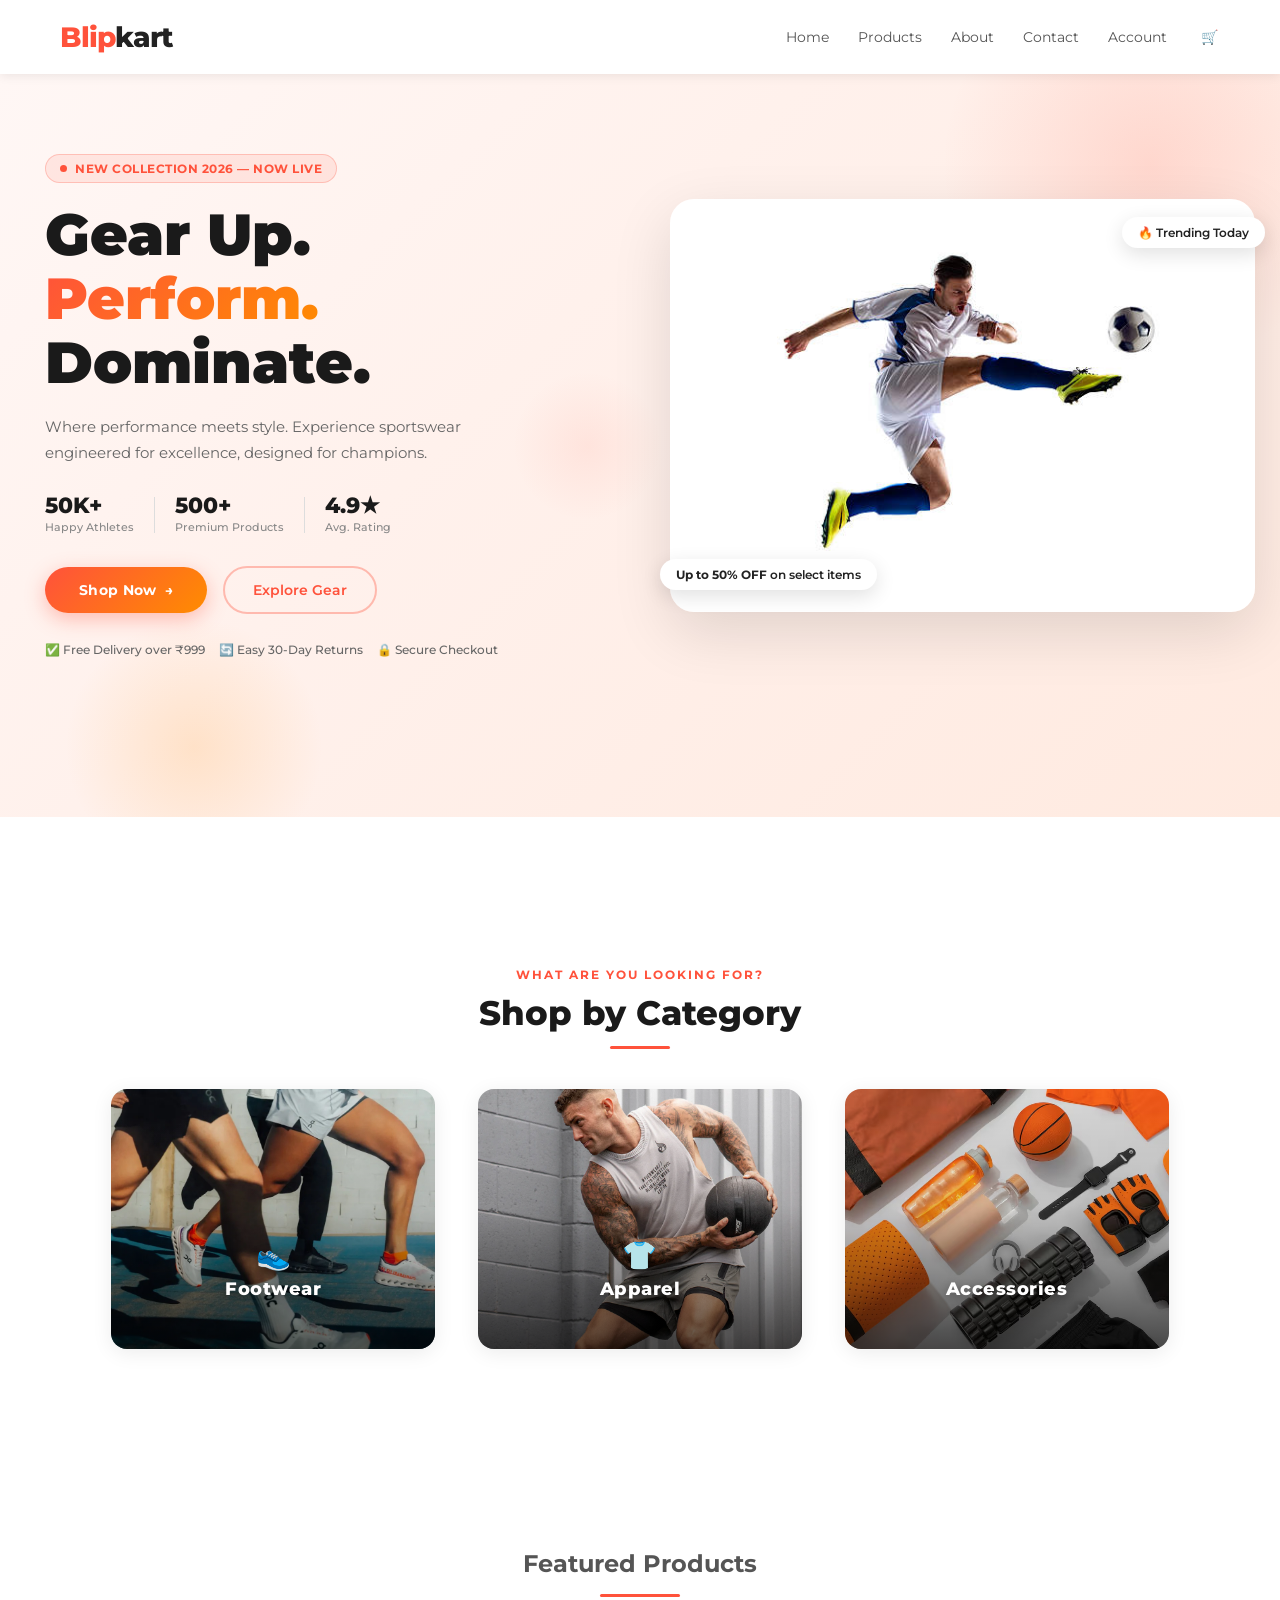
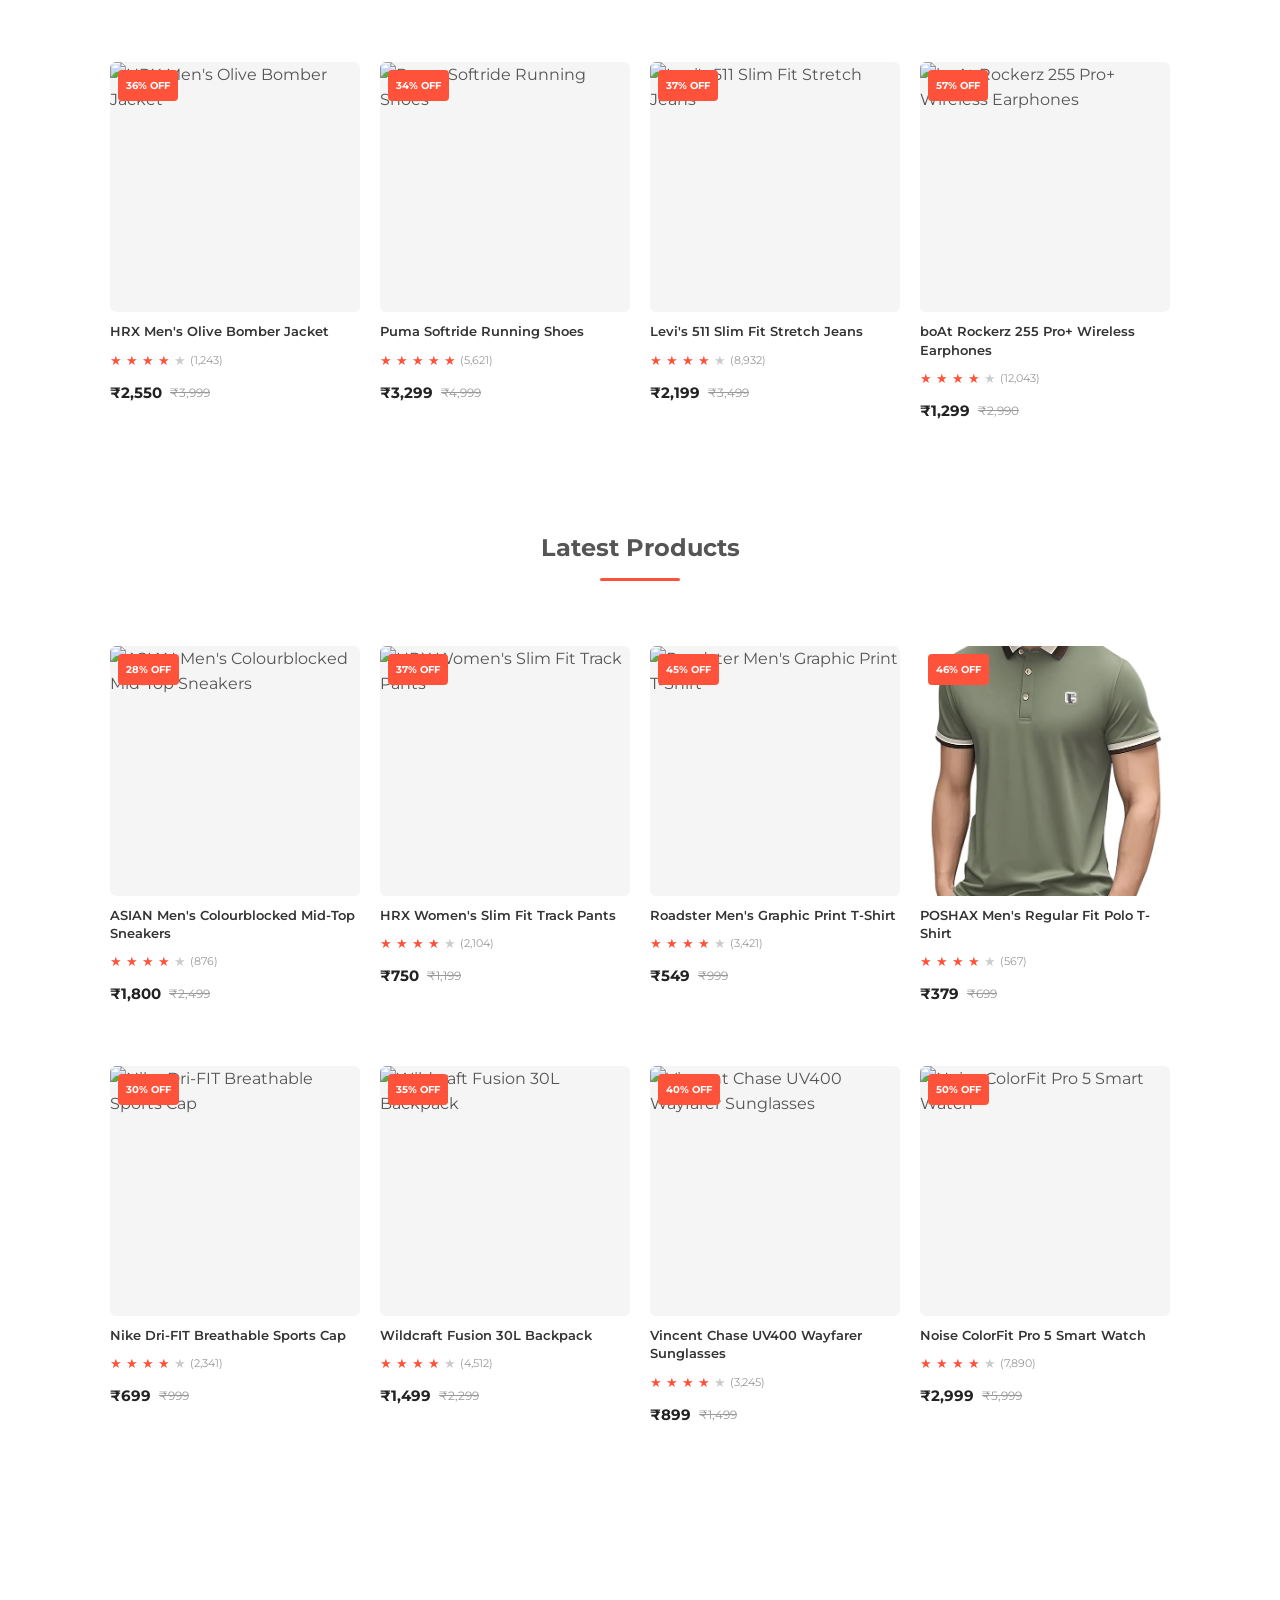
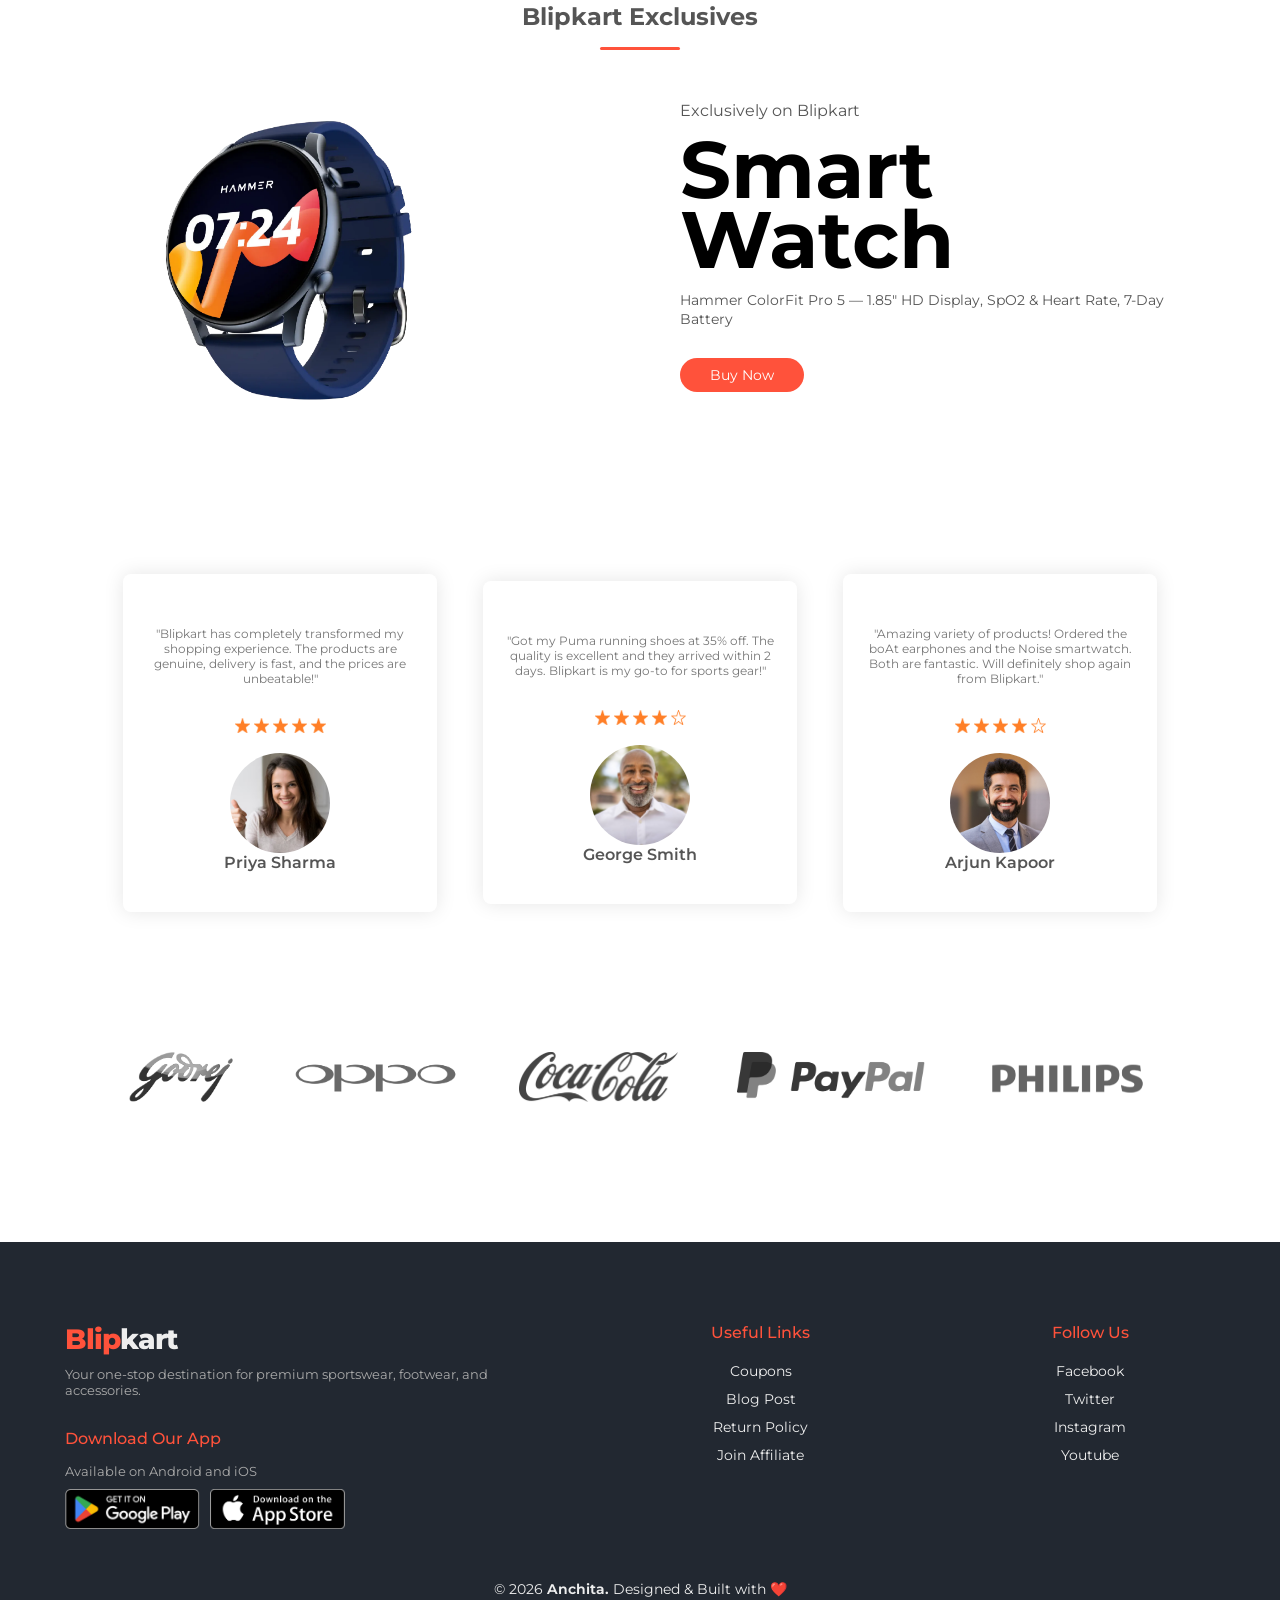
==== commit d3fc8fc6: "Update footer link to Developer Portfolio" ====
--- a/index.html
+++ b/index.html
@@ -398,7 +398,7 @@
         </div>
       </div>
       <div class="footer-credits">
-          <p>© 2026 <a href="https://anchita-biswas.github.io/Responsive-Portfolio/" target="_blank">Anchita.</a>
+          <p>© 2026 <a href="https://anchita-biswas.github.io/Developer-Portfolio/" target="_blank">Anchita.</a>
              Designed & Built with ❤️
           </p>
         </div>
--- a/style.css
+++ b/style.css
@@ -28,18 +28,30 @@
         gap: 10px;
 
         .nav-logo {
-            font-size: 26px;
+            font-size: 28px;
             font-weight: 800;
             color: #ff523b !important;
             text-decoration: none !important;
             margin-right: auto;
             letter-spacing: -1px;
             background: none;
-            padding: 0 !important;
+            padding: 2px 10px !important;
+        }
+
+        .nav-logo:hover {
+            transform: scale(1.18);
+            background-color: rgb(255, 255, 255);
+            letter-spacing: -0.6px;
+            font-weight: 900;
+
+            span {
+                font-weight: 650;
+            }
         }
 
         .nav-logo span {
             color: #222;
+            transition: all 0.2s;
         }
 
         .nav-items {
@@ -63,13 +75,15 @@
             color: #555;
             padding: 8px 12px;
             border-radius: 20px;
-            transition: all 0.3s;
+            transition: all 0.4s;
             font-size: 14px;
         }
 
         a:hover {
-            background-color: #eaeaea;
+            background-color: #3c4142;
             color: #ff523b;
+            transform: scale(1.05);
+            font-weight: 700;
         }
     }
 
@@ -90,43 +104,310 @@
         a {
             color: #fff;
             text-decoration: none;
-        }
-    }
-}
-
+            transition: all 0.2s;
+        }
+
+        a:hover {
+            color: #ff523b;
+            font-weight: 600;
+        }
+    }
+}
+
+/* =============================================
+   HERO — REDESIGNED
+   ============================================= */
 .hero {
-    padding-top: 60px;
-    /* space below navbar */
+    position: relative;
+    background: linear-gradient(135deg, #fff7f5 0%, #fff1ec 40%, #ffeae0 100%);
+    overflow: hidden;
+    padding: 80px 0 160px;
+
+    /* Decorative background shapes */
+    .hero-bg-shapes {
+        position: absolute;
+        inset: 0;
+        pointer-events: none;
+        z-index: 0;
+    }
+
+    .hero-shape {
+        position: absolute;
+        border-radius: 50%;
+        opacity: 0.15;
+    }
+
+    .hero-shape-1 {
+        width: 420px;
+        height: 420px;
+        background: radial-gradient(circle, #ff523b, transparent 70%);
+        top: -120px;
+        right: -80px;
+    }
+
+    .hero-shape-2 {
+        width: 260px;
+        height: 260px;
+        background: radial-gradient(circle, #ff8c00, transparent 70%);
+        bottom: -60px;
+        left: 5%;
+    }
+
+    .hero-shape-3 {
+        width: 150px;
+        height: 150px;
+        background: radial-gradient(circle, #ff523b, transparent 70%);
+        top: 40%;
+        left: 40%;
+        opacity: 0.08;
+    }
 
     .container {
         max-width: 1300px;
-        padding: 0px 25px;
+        padding: 0 25px;
         margin: auto;
-    }
-
-    .headerContent {
+        position: relative;
+        z-index: 1;
+    }
+
+    /* ── layout ── */
+    .hero-content {
         display: flex;
         align-items: center;
-    }
-
-    .headerContentItem {
+        gap: 40px;
+    }
+
+    .hero-text {
         flex: 1;
-        padding-left: 30px;
-    }
-
-    .headerContentItem h1 {
-        font-size: 50px;
-        line-height: 60px;
-        margin: 25px 0px;
-    }
-
-    .headerContentItem p {
-        color: #555;
-    }
-
-    .headerContentItem img {
-        width: 100%;
-        padding: 50px 0px;
+        padding-left: 20px;
+    }
+
+    /* ── badge ── */
+    .hero-badge {
+        display: inline-flex;
+        align-items: center;
+        gap: 8px;
+        background: rgba(255, 82, 59, 0.1);
+        color: #ff523b;
+        font-size: 12px;
+        font-weight: 700;
+        letter-spacing: 0.5px;
+        padding: 6px 14px;
+        border-radius: 20px;
+        border: 1px solid rgba(255, 82, 59, 0.25);
+        margin-bottom: 20px;
+        text-transform: uppercase;
+    }
+
+    .hero-badge-dot {
+        width: 7px;
+        height: 7px;
+        background: #ff523b;
+        border-radius: 50%;
+        animation: pulseDot 1.4s infinite;
+    }
+
+    @keyframes pulseDot {
+
+        0%,
+        100% {
+            transform: scale(1);
+            opacity: 1;
+        }
+
+        50% {
+            transform: scale(1.6);
+            opacity: 0.5;
+        }
+    }
+
+    /* ── headline ── */
+    .hero-text h1 {
+        font-size: 58px;
+        font-weight: 900;
+        line-height: 1.1;
+        color: #1a1a1a;
+        margin-bottom: 20px;
+    }
+
+    .hero-highlight {
+        background: linear-gradient(135deg, #ff523b, #ff8c00);
+        -webkit-background-clip: text;
+        -webkit-text-fill-color: transparent;
+        background-clip: text;
+    }
+
+    /* ── sub-text ── */
+    .hero-text p {
+        color: #666;
+        font-size: 15px;
+        line-height: 1.7;
+        margin-bottom: 30px;
+    }
+
+    /* ── stats ── */
+    .hero-stats {
+        display: flex;
+        align-items: center;
+        gap: 20px;
+        margin-bottom: 32px;
+    }
+
+    .hero-stat {
+        display: flex;
+        flex-direction: column;
+
+        strong {
+            font-size: 22px;
+            font-weight: 800;
+            color: #1a1a1a;
+            line-height: 1;
+        }
+
+        span {
+            font-size: 11px;
+            color: #888;
+            margin-top: 3px;
+            font-weight: 500;
+        }
+    }
+
+    .hero-stat-divider {
+        width: 1px;
+        height: 36px;
+        background: #ddd;
+    }
+
+    /* ── CTAs ── */
+    .hero-ctas {
+        display: flex;
+        align-items: center;
+        gap: 16px;
+        margin-bottom: 28px;
+    }
+
+    .hero-btn-primary {
+        background: linear-gradient(135deg, #ff523b, #ff8c00);
+        color: #fff;
+        padding: 14px 34px;
+        border-radius: 50px;
+        font-size: 14px;
+        font-weight: 700;
+        text-decoration: none;
+        letter-spacing: 0.3px;
+        box-shadow: 0 6px 20px rgba(255, 82, 59, 0.35);
+        transition: all 0.3s;
+    }
+
+    .hero-btn-primary:hover {
+        transform: translateY(-2px);
+        box-shadow: 0 10px 28px rgba(255, 82, 59, 0.45);
+    }
+
+    .hero-btn-secondary {
+        color: #ff523b;
+        font-size: 14px;
+        font-weight: 600;
+        text-decoration: none;
+        border: 2px solid rgba(255, 82, 59, 0.35);
+        padding: 13px 28px;
+        border-radius: 50px;
+        transition: all 0.3s;
+    }
+
+    .hero-btn-secondary:hover {
+        background: rgba(255, 82, 59, 0.06);
+        border-color: #ff523b;
+    }
+
+    /* ── trust row ── */
+    .hero-trust {
+        display: flex;
+        flex-wrap: wrap;
+        gap: 14px;
+
+        span {
+            font-size: 12px;
+            color: #666;
+            font-weight: 500;
+        }
+    }
+
+    /* ── image side ── */
+    .hero-image-wrapper {
+        flex: 1;
+        position: relative;
+        display: flex;
+        justify-content: center;
+        align-items: center;
+    }
+
+    .hero-img-glow {
+        position: absolute;
+        width: 70%;
+        height: 70%;
+        background: radial-gradient(circle, rgba(255, 82, 59, 0.18), transparent 70%);
+        border-radius: 50%;
+        z-index: 0;
+    }
+
+    .hero-img-card {
+        position: relative;
+        z-index: 1;
+        border-radius: 24px;
+        overflow: hidden;
+        box-shadow: 0 20px 60px rgba(0, 0, 0, 0.12);
+        transition: transform 0.4s;
+
+        img {
+            width: 100%;
+            max-height: 440px;
+            object-fit: cover;
+            display: block;
+        }
+    }
+
+    .hero-img-card:hover {
+        transform: translateY(-6px) scale(1.01);
+    }
+
+    /* ── floating badges on image ── */
+    .hero-float-badge {
+        position: absolute;
+        background: #fff;
+        border-radius: 30px;
+        padding: 8px 16px;
+        font-size: 12px;
+        font-weight: 600;
+        color: #222;
+        box-shadow: 0 6px 20px rgba(0, 0, 0, 0.12);
+        z-index: 2;
+        white-space: nowrap;
+        animation: floatBadge 3s ease-in-out infinite;
+    }
+
+    .hero-float-top {
+        top: 18px;
+        right: -10px;
+        animation-delay: 0s;
+    }
+
+    .hero-float-bottom {
+        bottom: 22px;
+        left: -10px;
+        animation-delay: 1.5s;
+    }
+
+    @keyframes floatBadge {
+
+        0%,
+        100% {
+            transform: translateY(0);
+        }
+
+        50% {
+            transform: translateY(-6px);
+        }
     }
 }
 
@@ -182,24 +463,128 @@
 }
 
 /* =============================================
-   CATEGORIES
+   CATEGORIES — WITH HEADING & CARD OVERLAYS
    ============================================= */
 .categories {
-    margin: 70px 0px;
+    margin: 150px 0 160px;
+
+    .categories-header {
+        text-align: center;
+        margin-bottom: 40px;
+        padding: 0 25px;
+
+        .categories-eyebrow {
+            font-size: 12px;
+            font-weight: 700;
+            color: #ff523b;
+            text-transform: uppercase;
+            letter-spacing: 2px;
+            margin-bottom: 10px;
+        }
+
+        h2 {
+            font-size: 34px;
+            font-weight: 800;
+            color: #1a1a1a;
+            margin-bottom: 12px;
+        }
+
+        .customUnderlineContainer {
+            display: flex;
+            justify-content: center;
+
+            .customUnderline {
+                background-color: #ff523b;
+                width: 60px;
+                height: 3px;
+                border-radius: 3px;
+                transition: 0.5s;
+            }
+        }
+    }
+
+    .categories-header:hover {
+        .customUnderline {
+            width: 160px;
+        }
+    }
 
     .container {
         max-width: 1080px;
         margin: auto;
-        padding: 0px 25px;
+        padding: 0 25px;
         display: flex;
         flex-wrap: wrap;
         justify-content: space-around;
+        gap: 20px;
+    }
+
+    .category-card {
+        flex-basis: 30%;
+        min-width: 240px;
+        position: relative;
+        border-radius: 16px;
+        overflow: hidden;
+        cursor: pointer;
+        box-shadow: 0 4px 20px rgba(0, 0, 0, 0.08);
+        transition: transform 0.35s, box-shadow 0.35s;
 
         img {
-            flex-basis: 30%;
-            min-width: 250px;
-            padding-top: 2%;
-            margin-bottom: 30px;
+            width: 100%;
+            height: 260px;
+            object-fit: cover;
+            display: block;
+            transition: transform 0.5s;
+        }
+
+        .category-overlay {
+            position: absolute;
+            inset: 0;
+            background: linear-gradient(to top, rgba(0, 0, 0, 0.65) 0%, rgba(0, 0, 0, 0.1) 55%, transparent 100%);
+            display: flex;
+            flex-direction: column;
+            align-items: center;
+            justify-content: flex-end;
+            padding-bottom: 28px;
+            text-align: center;
+
+            .category-icon {
+                font-size: 28px;
+                margin-bottom: 6px;
+                filter: drop-shadow(0 2px 4px rgba(0, 0, 0, 0.3));
+            }
+
+            strong {
+                color: #fff;
+                font-size: 18px;
+                font-weight: 800;
+                letter-spacing: 0.5px;
+                text-shadow: 0 2px 8px rgba(0, 0, 0, 0.3);
+            }
+
+            .category-cta {
+                color: rgba(255, 255, 255, 0.85);
+                font-size: 12px;
+                font-weight: 600;
+                margin-top: 6px;
+                opacity: 0;
+                transform: translateY(6px);
+                transition: all 0.3s;
+            }
+        }
+    }
+
+    .category-card:hover {
+        transform: translateY(-6px);
+        box-shadow: 0 12px 35px rgba(0, 0, 0, 0.15);
+
+        img {
+            transform: scale(1.06);
+        }
+
+        .category-overlay .category-cta {
+            opacity: 1;
+            transform: translateY(0);
         }
     }
 }
@@ -237,14 +622,12 @@
     .featuredProductsHeader {
         margin-bottom: 30px;
         padding: 25px 0px;
-        transition: 0.5s;
+        transition: 0.3s;
     }
 
     .featuredProductsHeader:hover {
-        transform: scale(1.04);
-
         .customUnderline {
-            width: 140px;
+            width: 160px;
         }
     }
 
@@ -354,12 +737,42 @@
     background-color: rgba(255, 255, 255, 0.7);
     padding: 30px 0px;
 
+
+    .exclusiveProductsHeader {
+        transition: all 0.3s;
+
+        h2 {
+            color: #555;
+            line-height: 60px;
+            text-align: center;
+        }
+
+        .customUnderlineContainer {
+            display: flex;
+            justify-content: center;
+
+            .customUnderline {
+                background-color: #ff523b;
+                width: 80px;
+                height: 3px;
+                border-radius: 3px;
+                transition: 0.5s;
+            }
+        }
+    }
+
+    .exclusiveProductsHeader:hover {
+        .customUnderline {
+            width: 160px;
+        }
+    }
+
     .container {
         display: flex;
         flex-wrap: wrap;
         max-width: 1080px;
         margin: auto;
-        padding: 0px 25px;
+        padding: 20px 25px;
         justify-content: space-around;
         align-items: center;
 
@@ -610,6 +1023,34 @@
             }
         }
     }
+
+    .footer-credits {
+        height: 80px;
+        display: flex;
+        justify-content: center;
+        align-items: center;
+        text-align: center;
+        /* margin-bottom: 20px; */
+        padding-bottom: 30px;
+
+        a {
+            transition: all 0.4s;
+            font-weight: 650;
+            text-decoration: none !important;
+            color: #eee;
+
+        }
+    }
+
+    .footer-credits:hover {
+        a {
+            color: #ff523b;
+            font-weight: 800;
+            font-size: 16px;
+            letter-spacing: 0.3px;
+            /* transform: scale(2); */
+        }
+    }
 }
 
 /* =============================================
@@ -1169,4 +1610,368 @@
     .productCard {
         flex-basis: calc(50% - 20px) !important;
     }
-}+}
+
+/* =============================================
+   AUTH MODAL (Login / Sign Up)
+   ============================================= */
+.auth-modal-overlay {
+    position: fixed;
+    inset: 0;
+    background: rgba(0, 0, 0, 0.55);
+    backdrop-filter: blur(4px);
+    z-index: 9000;
+    display: flex;
+    align-items: center;
+    justify-content: center;
+    opacity: 0;
+    pointer-events: none;
+    transition: opacity 0.35s ease;
+}
+
+.auth-modal-overlay.auth-modal-open {
+    opacity: 1;
+    pointer-events: all;
+}
+
+.auth-modal-box {
+    background: #fff;
+    border-radius: 24px;
+    box-shadow: 0 20px 60px rgba(0, 0, 0, 0.25);
+    position: relative;
+    overflow: hidden;
+    width: 760px;
+    max-width: calc(100vw - 40px);
+    min-height: 480px;
+    transform: scale(0.92) translateY(20px);
+    transition: transform 0.35s ease;
+}
+
+.auth-modal-overlay.auth-modal-open .auth-modal-box {
+    transform: scale(1) translateY(0);
+}
+
+/* Close button */
+.auth-modal-close {
+    position: absolute;
+    top: 14px;
+    right: 16px;
+    background: rgba(0, 0, 0, 0.08);
+    border: none;
+    width: 30px;
+    height: 30px;
+    border-radius: 50%;
+    font-size: 14px;
+    cursor: pointer;
+    color: #555;
+    z-index: 1100;
+    transition: background 0.2s;
+    display: flex;
+    align-items: center;
+    justify-content: center;
+}
+
+.auth-modal-close:hover {
+    background: rgba(0, 0, 0, 0.15);
+}
+
+/* Hidden checkbox driver */
+.auth-toggle-checkbox {
+    display: none;
+}
+
+/* ── Form containers ── */
+.auth-form-container {
+    position: absolute;
+    top: 0;
+    height: 100%;
+    transition: all 0.6s ease-in-out;
+}
+
+.auth-sign-in {
+    left: 0;
+    width: 50%;
+    z-index: 2;
+}
+
+.auth-sign-up {
+    left: 0;
+    width: 50%;
+    opacity: 0;
+    z-index: 1;
+}
+
+.auth-form-container form {
+    background: #fff;
+    display: flex;
+    align-items: center;
+    justify-content: center;
+    flex-direction: column;
+    padding: 0 36px;
+    height: 100%;
+    gap: 0;
+
+    h1 {
+        font-size: 22px;
+        font-weight: 800;
+        color: #1a1a1a;
+        margin-bottom: 16px;
+    }
+
+    span {
+        font-size: 12px;
+        color: #888;
+        margin-bottom: 6px;
+    }
+
+    input {
+        background: #f0f0f0;
+        border: none;
+        margin: 6px 0;
+        padding: 11px 15px;
+        font-size: 13px;
+        border-radius: 8px;
+        width: 100%;
+        outline: none;
+        font-family: "Montserrat", sans-serif;
+        transition: background 0.2s;
+    }
+
+    input:focus {
+        background: #e5e5e5;
+    }
+
+    a {
+        color: #555;
+        font-size: 12px;
+        text-decoration: none;
+        margin: 10px 0 6px;
+    }
+
+    button {
+        background: linear-gradient(135deg, #ff523b, #ff8c00);
+        color: #fff;
+        font-size: 12px;
+        padding: 11px 40px;
+        border: none;
+        border-radius: 30px;
+        font-weight: 700;
+        letter-spacing: 0.5px;
+        text-transform: uppercase;
+        margin-top: 12px;
+        cursor: pointer;
+        transition: all 0.3s;
+        box-shadow: 0 4px 14px rgba(255, 82, 59, 0.3);
+    }
+
+    button:hover {
+        transform: translateY(-1px);
+        box-shadow: 0 6px 20px rgba(255, 82, 59, 0.4);
+    }
+}
+
+/* Social icons */
+.auth-social-icons {
+    display: flex;
+    gap: 10px;
+    margin: 14px 0 10px;
+
+    .auth-icon {
+        border: 1px solid #ddd;
+        border-radius: 20%;
+        display: inline-flex;
+        justify-content: center;
+        align-items: center;
+        width: 38px;
+        height: 38px;
+        cursor: pointer;
+        font-size: 14px;
+        color: #555;
+        transition: all 0.25s;
+    }
+
+    .auth-icon:hover {
+        border-color: #ff523b;
+        color: #ff523b;
+        transform: scale(1.1);
+        box-shadow: 0 3px 10px rgba(255, 82, 59, 0.15);
+    }
+}
+
+/* ── Sliding toggle panel ── */
+.auth-toggle-container {
+    position: absolute;
+    top: 0;
+    left: 50%;
+    width: 50%;
+    height: 100%;
+    overflow: hidden;
+    transition: all 0.6s ease-in-out;
+    border-radius: 140px 0 0 70px;
+    z-index: 1000;
+}
+
+.auth-toggle {
+    background: linear-gradient(135deg, #ff523b, #ff8c00);
+    color: #fff;
+    position: relative;
+    left: -100%;
+    height: 100%;
+    width: 200%;
+    transform: translateX(0);
+    transition: all 0.6s ease-in-out;
+}
+
+.auth-toggle-panel {
+    position: absolute;
+    width: 50%;
+    height: 100%;
+    display: flex;
+    align-items: center;
+    justify-content: center;
+    flex-direction: column;
+    padding: 0 28px;
+    text-align: center;
+    top: 0;
+    transition: all 0.6s ease-in-out;
+
+    h1 {
+        font-size: 22px;
+        font-weight: 800;
+        margin-bottom: 12px;
+    }
+
+    p {
+        font-size: 13px;
+        line-height: 1.6;
+        opacity: 0.88;
+        margin-bottom: 20px;
+    }
+
+    label {
+        background: transparent;
+        color: #fff;
+        font-size: 12px;
+        padding: 10px 24px;
+        border: 2px solid #fff;
+        border-radius: 30px;
+        font-weight: 700;
+        letter-spacing: 0.5px;
+        text-transform: uppercase;
+        cursor: pointer;
+        transition: all 0.3s;
+    }
+
+    label:hover {
+        background: #fff;
+        color: #ff523b;
+    }
+}
+
+.auth-toggle-left {
+    transform: translateX(-200%);
+}
+
+.auth-toggle-right {
+    right: 0;
+    transform: translateX(0);
+}
+
+/* ── Checked state: flip to Sign Up ── */
+.auth-toggle-checkbox:checked~.auth-toggle-container {
+    border-radius: 0 70px 140px 0;
+    transform: translateX(-100%);
+}
+
+.auth-toggle-checkbox:checked~.auth-toggle-container .auth-toggle {
+    transform: translateX(50%);
+}
+
+.auth-toggle-checkbox:checked~.auth-toggle-container .auth-toggle-right {
+    transform: translateX(200%);
+}
+
+.auth-toggle-checkbox:checked~.auth-toggle-container .auth-toggle-left {
+    transform: translateX(0);
+}
+
+.auth-toggle-checkbox:checked~.auth-sign-up {
+    z-index: 3;
+    opacity: 1;
+    transform: translateX(100%);
+}
+
+.auth-toggle-checkbox:checked~.auth-sign-in {
+    z-index: 1;
+    opacity: 0;
+    transform: translateX(100%);
+}
+
+/* =============================================
+   RESPONSIVE — HERO & AUTH ADDITIONS
+   ============================================= */
+@media only screen and (max-width: 900px) {
+    .hero .hero-content {
+        flex-direction: column;
+        text-align: center;
+    }
+
+    .hero .hero-text {
+        padding-left: 0;
+    }
+
+    .hero .hero-text h1 {
+        font-size: 40px;
+    }
+
+    .hero .hero-stats {
+        justify-content: center;
+    }
+
+    .hero .hero-ctas {
+        justify-content: center;
+    }
+
+    .hero .hero-trust {
+        justify-content: center;
+    }
+
+    .hero .hero-float-badge {
+        display: none;
+    }
+}
+
+@media only screen and (max-width: 600px) {
+    .hero .hero-text h1 {
+        font-size: 32px;
+    }
+
+    .auth-modal-box {
+        min-height: 540px;
+        border-radius: 16px;
+    }
+
+    /* Stack auth forms on small screens */
+    .auth-sign-in,
+    .auth-sign-up {
+        width: 100%;
+    }
+
+    .auth-toggle-container {
+        display: none;
+    }
+
+    .auth-sign-in {
+        position: relative;
+        opacity: 1;
+        z-index: 2;
+    }
+
+    .auth-sign-up {
+        display: none;
+    }
+
+    .categories .category-card {
+        flex-basis: 70%;
+    }
+}
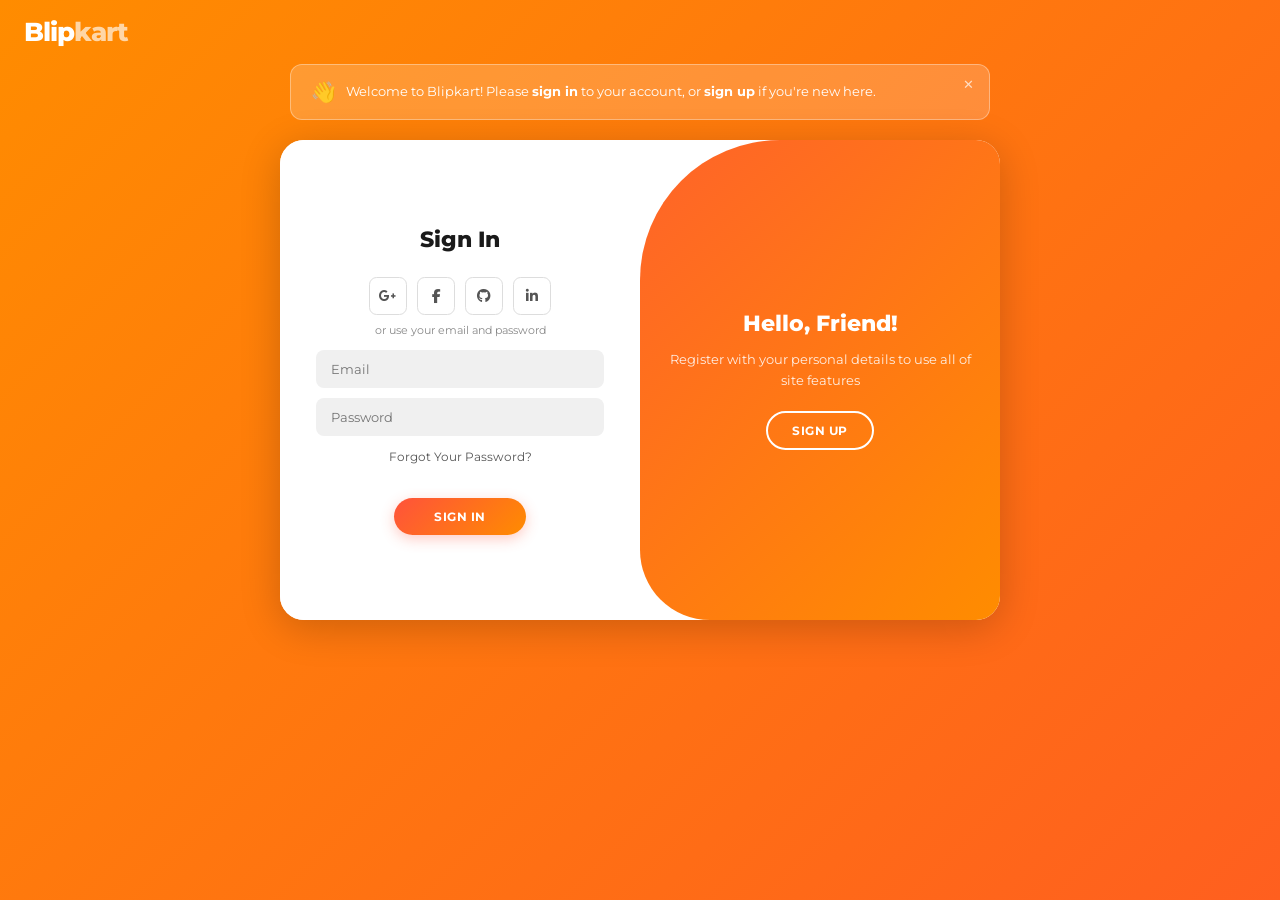
==== commit cdd39c7c: "Add files via upload" ====
--- a/index.html
+++ b/index.html
@@ -23,80 +23,7 @@
   </head>
   <body>
     <main>
-    <!-- ===================== AUTH MODAL ===================== -->
-    <div id="auth-modal" class="auth-modal-overlay">
-      <div class="auth-modal-box">
-        <button class="auth-modal-close" onclick="closeAuthModal()">✕</button>
-        <input type="checkbox" id="auth-toggle" class="auth-toggle-checkbox" />
-
-        <!-- Sign Up Form -->
-        <div class="auth-form-container auth-sign-up">
-          <form onsubmit="return false;">
-            <h1>Create Account</h1>
-            <div class="auth-social-icons">
-              <div class="auth-icon">
-                <i class="fa-brands fa-google-plus-g"></i>
-              </div>
-              <div class="auth-icon">
-                <i class="fa-brands fa-facebook-f"></i>
-              </div>
-              <div class="auth-icon"><i class="fa-brands fa-github"></i></div>
-              <div class="auth-icon">
-                <i class="fa-brands fa-linkedin-in"></i>
-              </div>
-            </div>
-            <span>or use your email for registration</span>
-            <input placeholder="Name" type="text" />
-            <input placeholder="Email" type="email" />
-            <input placeholder="Password" type="password" />
-            <button type="submit">Sign Up</button>
-          </form>
-        </div>
-
-        <!-- Sign In Form -->
-        <div class="auth-form-container auth-sign-in">
-          <form onsubmit="return false;">
-            <h1>Sign In</h1>
-            <div class="auth-social-icons">
-              <div class="auth-icon">
-                <i class="fa-brands fa-google-plus-g"></i>
-              </div>
-              <div class="auth-icon">
-                <i class="fa-brands fa-facebook-f"></i>
-              </div>
-              <div class="auth-icon"><i class="fa-brands fa-github"></i></div>
-              <div class="auth-icon">
-                <i class="fa-brands fa-linkedin-in"></i>
-              </div>
-            </div>
-            <span>or use your email and password</span>
-            <input placeholder="Email" type="email" />
-            <input placeholder="Password" type="password" />
-            <a href="#">Forgot Your Password?</a>
-            <button type="submit">Sign In</button>
-          </form>
-        </div>
-
-        <!-- Toggle Panel -->
-        <div class="auth-toggle-container">
-          <div class="auth-toggle">
-            <div class="auth-toggle-panel auth-toggle-left">
-              <h1>Welcome Back!</h1>
-              <p>Enter your personal details to use all of site features</p>
-              <label for="auth-toggle">Sign In</label>
-            </div>
-            <div class="auth-toggle-panel auth-toggle-right">
-              <h1>Hello, Friend!</h1>
-              <p>
-                Register with your personal details to use all of site features
-              </p>
-              <label for="auth-toggle">Sign Up</label>
-            </div>
-          </div>
-        </div>
-      </div>
-    </div>
-    <!-- ===================== /AUTH MODAL ===================== -->
+
 
     <!-- Header -->
     <div class="header">
@@ -108,7 +35,7 @@
             <a href="products.html">Products</a>
             <a href="">About</a>
             <a href="">Contact</a>
-            <a href="" onclick="openAuthModal(event)">Account</a>
+            <a href="login.html" id="nav-account-link">Account</a>
           </div>
           <div class="cart-icon-wrapper">
             <a href="cart.html">🛒</a>
@@ -124,7 +51,7 @@
           <a href="products.html">Products</a>
           <a href="">About</a>
           <a href="">Contact</a>
-          <a href="" onclick="openAuthModal(event)">Account</a>
+          <a href="login.html" id="hidden-nav-account-link">Account</a>
         </div>
       </div>
     </div>
@@ -423,31 +350,40 @@
         )
         .join("");
 
-      // ── Auth modal ────────────────────────────────────────────
-      function openAuthModal(e) {
-        if (e) e.preventDefault();
-        document.getElementById("auth-modal").classList.add("auth-modal-open");
-        document.body.style.overflow = "hidden";
+      // ── Auth gate ─────────────────────────────────────────────
+      // If user is not logged in, redirect to login page immediately
+      const blipUser = sessionStorage.getItem('blipkart_user');
+      if (!blipUser) {
+        window.location.href = 'login.html';
+      } else {
+        // User is logged in — personalise the Account link
+        const userData = JSON.parse(blipUser);
+        const firstName = userData.name.split(' ')[0];
+
+        const acctLink = document.getElementById('nav-account-link');
+        if (acctLink) {
+          acctLink.textContent = '👤 ' + firstName;
+          acctLink.href = '#';
+          acctLink.addEventListener('click', function(e) {
+            e.preventDefault();
+            if (confirm('Sign out of Blipkart?')) {
+              sessionStorage.removeItem('blipkart_user');
+              window.location.href = 'login.html';
+            }
+          });
+        }
+
+        const hiddenAcctLink = document.getElementById('hidden-nav-account-link');
+        if (hiddenAcctLink) {
+          hiddenAcctLink.textContent = '👤 ' + firstName + ' (Sign out)';
+          hiddenAcctLink.href = '#';
+          hiddenAcctLink.addEventListener('click', function(e) {
+            e.preventDefault();
+            sessionStorage.removeItem('blipkart_user');
+            window.location.href = 'login.html';
+          });
+        }
       }
-
-      function closeAuthModal() {
-        document
-          .getElementById("auth-modal")
-          .classList.remove("auth-modal-open");
-        document.body.style.overflow = "";
-      }
-
-      // Close when clicking the backdrop
-      document
-        .getElementById("auth-modal")
-        .addEventListener("click", function (e) {
-          if (e.target === this) closeAuthModal();
-        });
-
-      // Close on Escape key
-      document.addEventListener("keydown", function (e) {
-        if (e.key === "Escape") closeAuthModal();
-      });
     </script>
   </body>
 </html>
--- a/style.css
+++ b/style.css
@@ -1,7 +1,13 @@
 * {
     margin: 0;
     padding: 0;
+    box-sizing: border-box;
     font-family: "Montserrat", sans-serif;
+}
+
+html, body {
+    overflow-x: hidden;
+    width: 100%;
 }
 
 /* =============================================
@@ -521,7 +527,7 @@
 
     .category-card {
         flex-basis: 30%;
-        min-width: 240px;
+        min-width: min(240px, 80vw);
         position: relative;
         border-radius: 16px;
         overflow: hidden;
@@ -642,7 +648,7 @@
 .productCard {
     display: flex;
     flex-direction: column;
-    min-width: 200px;
+    min-width: min(200px, 42vw);
     padding: 10px;
     margin-bottom: 40px;
     flex-basis: calc(25% - 20px);
@@ -935,7 +941,7 @@
         padding: 0px 25px;
 
         .footerColumn {
-            min-width: 250px;
+            min-width: min(250px, 90vw);
             margin: 20px 0px;
             display: flex;
             flex-direction: column;
@@ -1120,7 +1126,7 @@
     .product-details-content {
         flex-basis: calc(50% - 50px);
         padding: 20px;
-        min-width: 300px;
+        min-width: min(300px, 90vw);
         display: flex;
         flex-direction: column;
     }
@@ -1239,7 +1245,7 @@
             font-size: 14px;
             cursor: pointer;
             transition: border-color 0.2s;
-            min-width: 160px;
+            min-width: min(160px, 80vw);
         }
 
         select:focus {
@@ -1975,3 +1981,139 @@
         flex-basis: 70%;
     }
 }
+/* =============================================
+   RESPONSIVE — 320–480px (small phones)
+   ============================================= */
+@media (max-width: 480px) {
+
+    /* Prevent any element from escaping the viewport */
+    * {
+        max-width: 100%;
+    }
+
+    /* Navbar */
+    .header .navbar {
+        padding: 14px 16px;
+    }
+
+    .header .navbar .nav-logo {
+        font-size: 22px;
+    }
+
+    /* Hero */
+    .hero {
+        padding: 40px 0 80px;
+    }
+
+    .hero .container {
+        padding: 0 16px;
+    }
+
+    .hero .hero-text {
+        padding-left: 0;
+    }
+
+    .hero .hero-text h1 {
+        font-size: 28px;
+        line-height: 1.25;
+    }
+
+    .hero .hero-badge {
+        font-size: 10px;
+    }
+
+    .hero .hero-stats {
+        gap: 12px;
+        flex-wrap: wrap;
+    }
+
+    .hero .hero-stat strong {
+        font-size: 18px;
+    }
+
+    .hero .hero-ctas {
+        flex-direction: column;
+        align-items: center;
+        gap: 10px;
+    }
+
+    .hero .hero-btn-primary,
+    .hero .hero-btn-secondary {
+        width: 100%;
+        text-align: center;
+    }
+
+    .hero .hero-trust {
+        flex-direction: column;
+        align-items: center;
+        gap: 6px;
+        font-size: 12px;
+    }
+
+    .hero .hero-image-wrapper {
+        width: 100%;
+    }
+
+    /* Categories */
+    .categories .container {
+        padding: 0 16px;
+        gap: 14px;
+    }
+
+    .categories .category-card {
+        flex-basis: 100% !important;
+        min-width: unset;
+    }
+
+    /* Products */
+    .productCard {
+        flex-basis: calc(50% - 10px) !important;
+        min-width: unset !important;
+        margin-bottom: 20px;
+    }
+
+    .productCard img {
+        height: 140px;
+        object-fit: cover;
+    }
+
+    /* Banner */
+    .banner .container {
+        padding: 0 16px;
+        flex-direction: column;
+    }
+
+    .banner .bannerImg img {
+        width: 100%;
+        border-radius: 12px;
+    }
+
+    /* Footer */
+    footer .footerInnerContainer {
+        padding: 0 16px;
+        flex-direction: column;
+    }
+
+    footer .footerColumn {
+        min-width: unset !important;
+        width: 100%;
+    }
+
+    /* Testimonials */
+    .testimonialInnerContainer {
+        padding: 0 16px;
+    }
+
+    /* Branding */
+    .brandingInnerContainer {
+        padding: 0 16px;
+        gap: 14px;
+        flex-wrap: wrap;
+        justify-content: center;
+    }
+
+    .brandingInnerContainer img {
+        max-height: 28px;
+        width: auto;
+    }
+}
